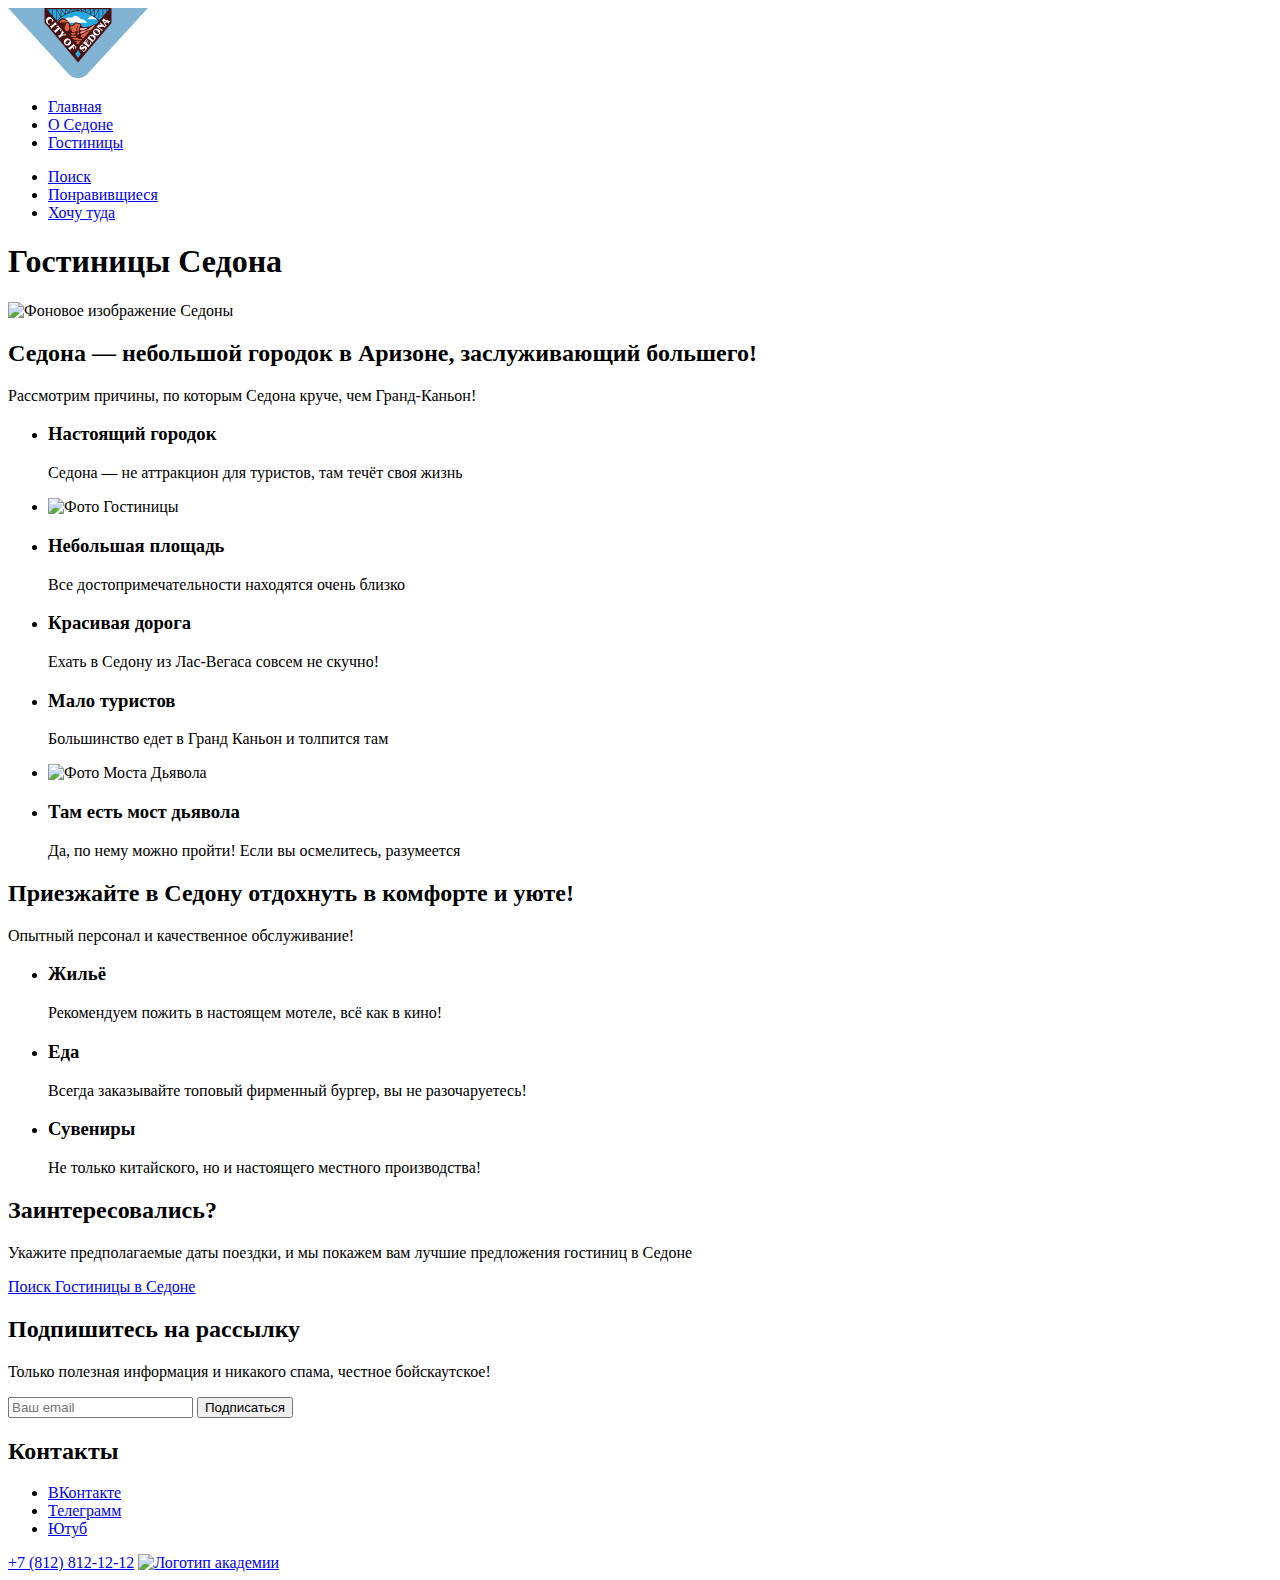
==== index.html @ b37cbd9c "Делает разметку всех страниц" ====
<!DOCTYPE html>
<html lang="ru">

  <head>
    <meta charset="utf-8">
    <title>HTML Academy: Седона</title>
  </head>

  <body>
    <header class="page-header">
      <nav class="navigation">
        <a class="navigation-link" href="index.html">
          <img class="page-header-logo" src="img/header/header-logo.jpg" width="140" height="70"
            alt="Логотип Седона" /></a>
        <ul class="navigation-list">
          <li class="navigation-item">
            <a class="navigation-link" href="index.html">Главная</a>
          </li>
          <li class="navigation-item">
            <a class="navigation-link" href="#">О Седоне</a>
          </li>
          <li class="navigation-item">
            <a class="navigation-link" href="catalog.html">Гостиницы</a>
          </li>
        </ul>
        <uL class="navigation-list navigation-user">
          <li class="navigation-item">
            <a class="navigation-link" href="#">
              <span class="visually-hidden">Поиск</span>
            </a>
          </li>
          <li class="navigation-item">
            <a class="navigation-link" href="#">
              <span class="visually-hidden">Понравивщиеся</span>
            </a>
          </li>
          <li class="navigation-item">
            <a class="navigation-link" href="#">Хочу туда</a>
          </li>
        </ul>
      </nav>
    </header>
    <main class="main-index">
      <h1 class="visually-hidden">Гостиницы Седона</h1>
      <img class="logo" src="#" alt="Фоновое изображение Седоны" />
      <section class="advantages">
        <h2 class="advantages-slogan">Седона — небольшой городок в Аризоне,
          заслуживающий большего!</h2>
        <p class="advantages-lead">Рассмотрим причины, по которым Седона круче, чем Гранд-Каньон!</p>
        <ul class="advantages-list">
          <li class="advantages-item">
            <h3 class="advantages-title">Настоящий городок</h3>
            <p class="advantages-description">Седона — не аттракцион для туристов, там течёт своя жизнь</p>
          </li>
          <li>
            <img class="pic-hotel" src="#" alt="Фото Гостиницы">
          </li>
          <li class="advantages-item">
            <h3 class="advantages-title">Небольшая площадь</h3>
            <p class="advantages-description">Все достопримечательности находятся очень близко</p>
          </li>
          <li class="advantages-item">
            <h3 class="advantages-title">Красивая дорога</h3>
            <p class="advantages-description">Ехать в Седону из Лас-Вегаса совсем не скучно!</p>
          </li>
          <li class="advantages-item">
            <h3 class="advantages-title">Мало туристов</h3>
            <p class="advantages-description">Большинство едет в Гранд Каньон и толпится там</p>
          </li>
          <li>
            <img class="pic-hotel" src="#" alt="Фото Моста Дьявола">
          </li>
          <li class="advantages-item">
            <h3 class="advantages-title">Там есть мост дьявола</h3>
            <p class="advantages-description">Да, по нему можно пройти! Если вы осмелитесь, разумеется</p>
          </li>
        </ul>
      </section>
      <section class="service">
        <h2 class="service-slogan">Приезжайте в Седону отдохнуть в комфорте и уюте!</h2>
        <p class="service-lead">Опытный персонал и качественное обслуживание!</p>
        <ul class="service-list">
          <li class="service-item">
            <h3 class="service-title">Жильё</h3>
            <p class="service-description">Рекомендуем пожить в настоящем мотеле, всё как в кино!</p>
          </li>
          <li class="service-item">
            <h3 class="service-title">Еда</h3>
            <p class="service-description">Всегда заказывайте топовый фирменный бургер, вы не разочаруетесь!</p>
          </li>
          <li class="service-item">
            <h3 class="service-title">Сувениры</h3>
            <p class="service-description">Не только китайского, но и настоящего местного производства!</p>
          </li>
        </ul>
      </section>
      <section class="search">
        <h2 class="search-slogan">Заинтересовались?</h2>
        <p class="search-lead">Укажите предполагаемые даты поездки, и мы покажем вам лучшие предложения гостиниц в
          Седоне</p>
        <a class="search-hotel" href="catalog.html">Поиск Гостиницы в Седоне</a>
      </section>
    </main>
    <footer class="main-footer">
      <section class="subscribe">
        <h2 class="subscribe-slogan">Подпишитесь на рассылку</h2>
        <p class="subscribe-lead">Только полезная информация и никакого спама, честное бойскаутское!</p>
        <form class="subscribe-form" action="https://echo.htmlacademy.ru/" method="post">
          <input class="field" type="email" name="subscribe-email" placeholder="Ваш email" />
          <button class="button" type="submit">Подписаться
          </button>
        </form>
      </section>
      <section class="feedback-list">
        <h2 class="visually-hidden">Контакты</h2>
        <ul class="feedback">
          <li class="feedback-social">
            <a class="feedback-social-vk" href="https://vk.com/htmlacademy">
              <span class="visually-hidden">ВКонтакте</span>
            </a>
          </li>
          <li class="feedback-social">
            <a class="feedback-social-tg" href="https://t.me/htmlacademy">
              <span class="visually-hidden">Телеграмм</span>
            </a>
          </li>
          <li class="feedback-social">
            <a class=" feedback-social-youtube" href="https://youtube.com/user/htmlacademyru">
              <span class="visually-hidden">Ютуб</span>
            </a>
          </li>
        </ul>
        <a class="phone" href="tel:88128121212">+7 (812) 812-12-12</a>
        <a class="academy" href="https://up.htmlacademy.ru/profession/frontender-liga/1/htmlcss-individual/2">
          <img class="footer-logo" src="#" alt="Логотип академии" />
        </a>
      </section>
    </footer>
  </body>

</html>
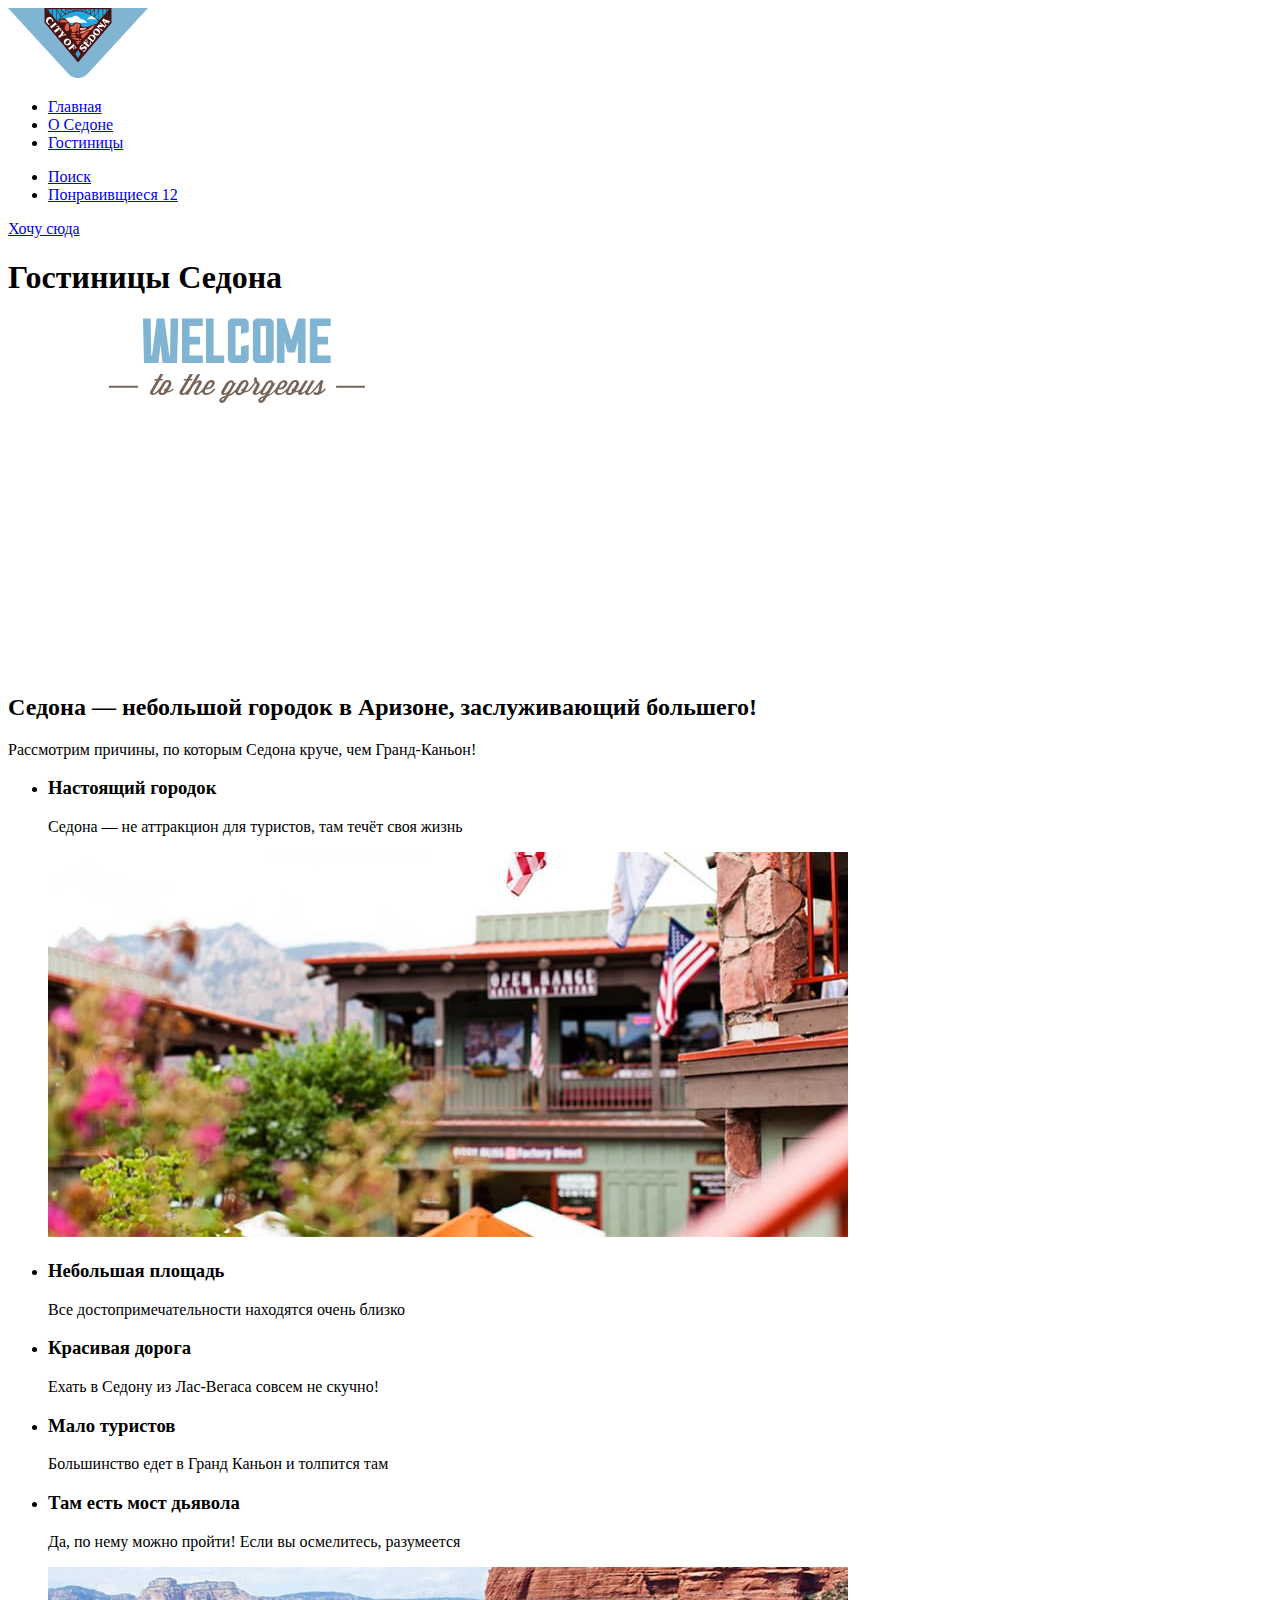
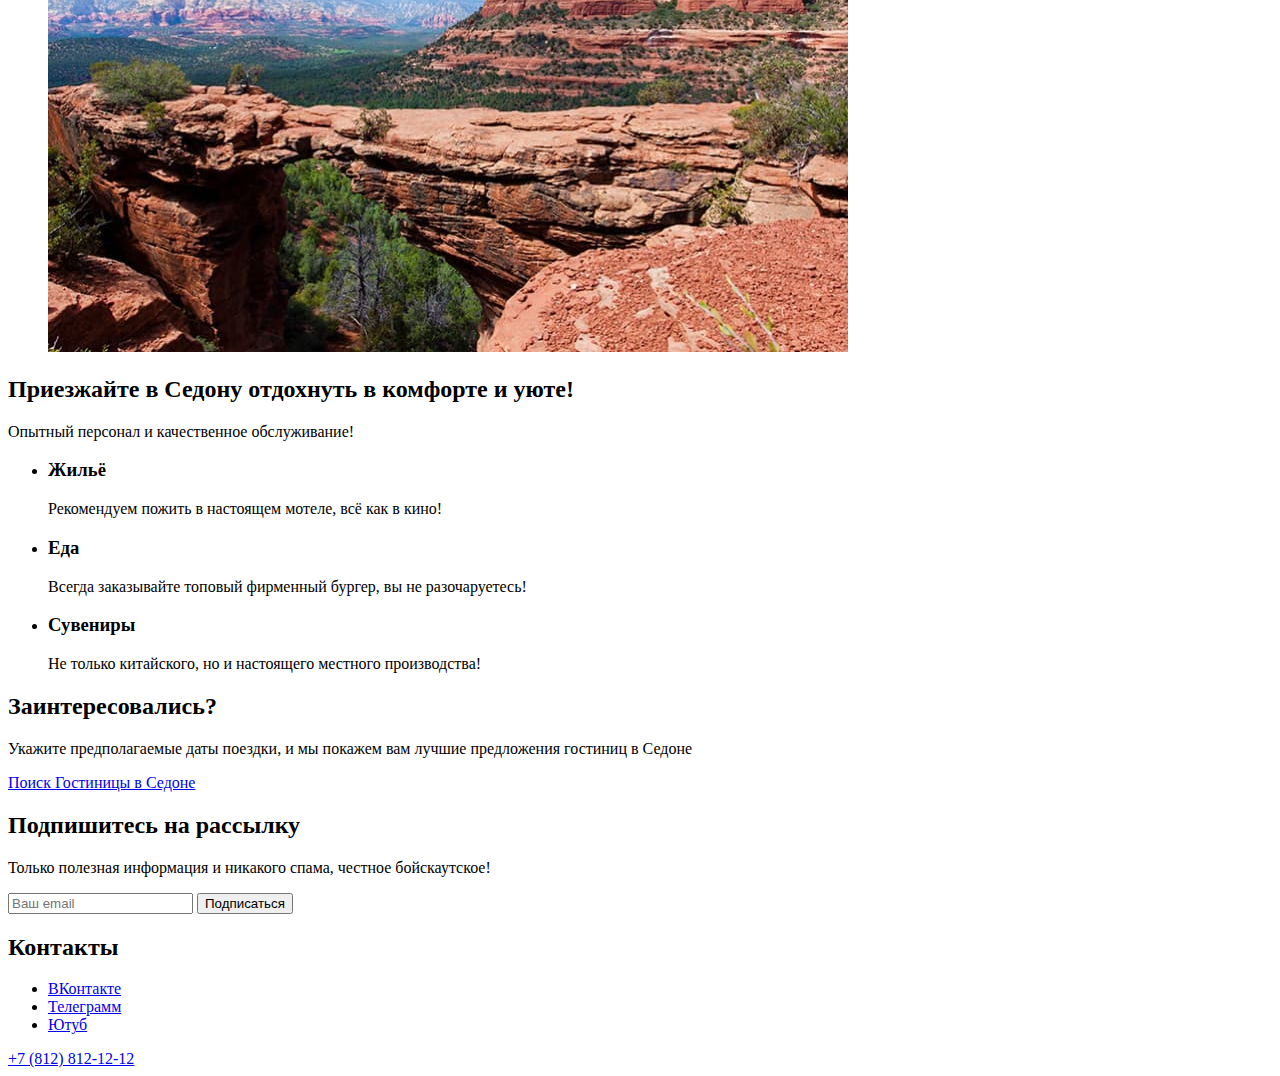
==== commit d3c7c7b9: "Добавляет все контентные изображения" ====
--- a/index.html
+++ b/index.html
@@ -10,11 +10,12 @@
     <header class="page-header">
       <nav class="navigation">
         <a class="navigation-link" href="index.html">
-          <img class="page-header-logo" src="img/header/header-logo.jpg" width="140" height="70"
-            alt="Логотип Седона" /></a>
+          <img class="page-header-logo" src="images/header/header-logo.svg" width="140" height="70"
+            alt="Логотип Седона" />
+        </a>
         <ul class="navigation-list">
           <li class="navigation-item">
-            <a class="navigation-link" href="index.html">Главная</a>
+            <a class="navigation-link navigation-current" href="index.html">Главная</a>
           </li>
           <li class="navigation-item">
             <a class="navigation-link" href="#">О Седоне</a>
@@ -23,7 +24,7 @@
             <a class="navigation-link" href="catalog.html">Гостиницы</a>
           </li>
         </ul>
-        <uL class="navigation-list navigation-user">
+        <ul class="navigation-list navigation-user">
           <li class="navigation-item">
             <a class="navigation-link" href="#">
               <span class="visually-hidden">Поиск</span>
@@ -32,17 +33,17 @@
           <li class="navigation-item">
             <a class="navigation-link" href="#">
               <span class="visually-hidden">Понравивщиеся</span>
+              <span class="notification-badge">12</span>
             </a>
-          </li>
-          <li class="navigation-item">
-            <a class="navigation-link" href="#">Хочу туда</a>
           </li>
         </ul>
       </nav>
+      <a class="navigation-link" href="#">Хочу сюда</a>
     </header>
     <main class="main-index">
       <h1 class="visually-hidden">Гостиницы Седона</h1>
-      <img class="logo" src="#" alt="Фоновое изображение Седоны" />
+      <img class="logo" src="images/header/welcome-sedona.svg"
+        alt="welcome to the gorgeous Sedona because the Grand Canyon sucks!" width="458" height="352" />
       <section class="advantages">
         <h2 class="advantages-slogan">Седона — небольшой городок в Аризоне,
           заслуживающий большего!</h2>
@@ -51,9 +52,8 @@
           <li class="advantages-item">
             <h3 class="advantages-title">Настоящий городок</h3>
             <p class="advantages-description">Седона — не аттракцион для туристов, там течёт своя жизнь</p>
-          </li>
-          <li>
-            <img class="pic-hotel" src="#" alt="Фото Гостиницы">
+            <img class="pic-hotel" src="images/body/photo-sedona-1.jpg" alt="Фото Гостиницы с флагом" width="800"
+              height="385" />
           </li>
           <li class="advantages-item">
             <h3 class="advantages-title">Небольшая площадь</h3>
@@ -67,12 +67,11 @@
             <h3 class="advantages-title">Мало туристов</h3>
             <p class="advantages-description">Большинство едет в Гранд Каньон и толпится там</p>
           </li>
-          <li>
-            <img class="pic-hotel" src="#" alt="Фото Моста Дьявола">
-          </li>
           <li class="advantages-item">
             <h3 class="advantages-title">Там есть мост дьявола</h3>
             <p class="advantages-description">Да, по нему можно пройти! Если вы осмелитесь, разумеется</p>
+            <img class="pic-hotel" src="images/body/photo-sedona-2.jpg" alt="Фото Моста Дьявола" width="800"
+              height="385">
           </li>
         </ul>
       </section>
@@ -131,9 +130,7 @@
           </li>
         </ul>
         <a class="phone" href="tel:88128121212">+7 (812) 812-12-12</a>
-        <a class="academy" href="https://up.htmlacademy.ru/profession/frontender-liga/1/htmlcss-individual/2">
-          <img class="footer-logo" src="#" alt="Логотип академии" />
-        </a>
+        <a class="academy" href="https://up.htmlacademy.ru/profession/frontender-liga/1/htmlcss-individual/2"> </a>
       </section>
     </footer>
   </body>
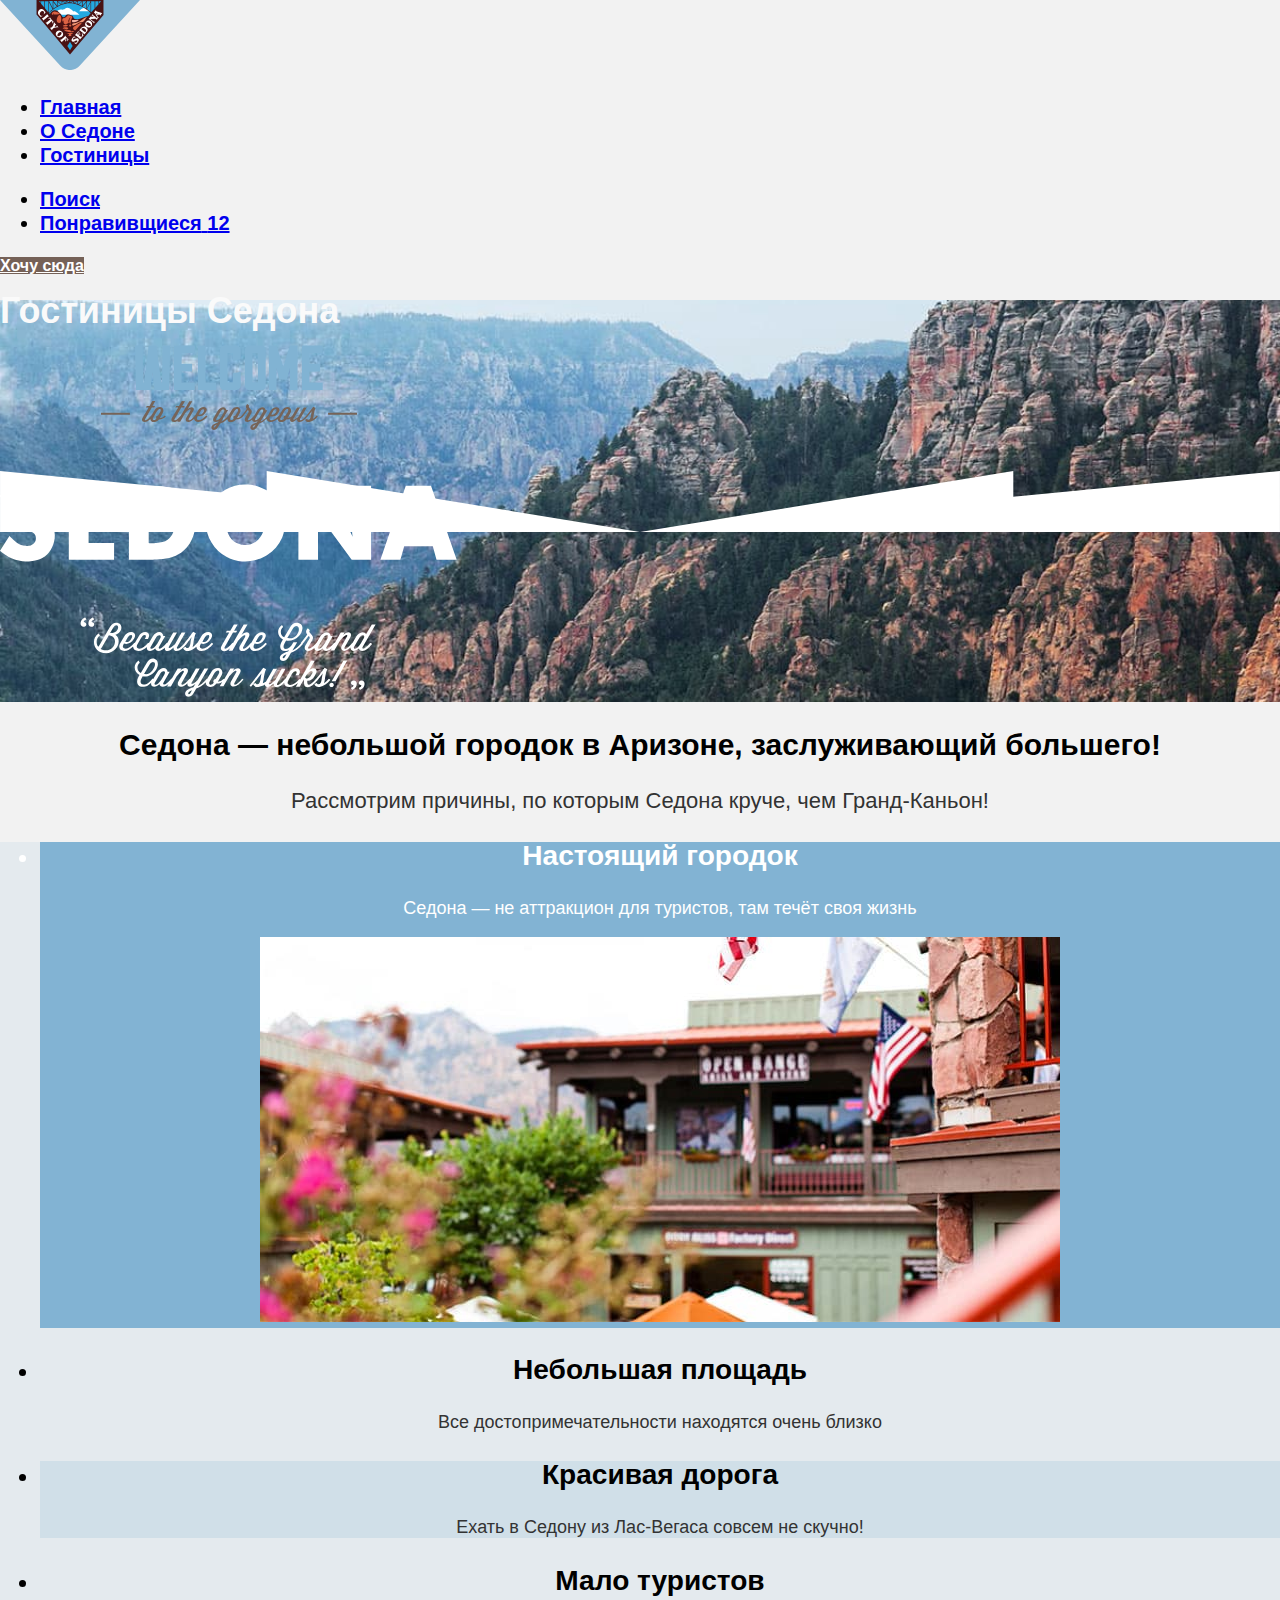
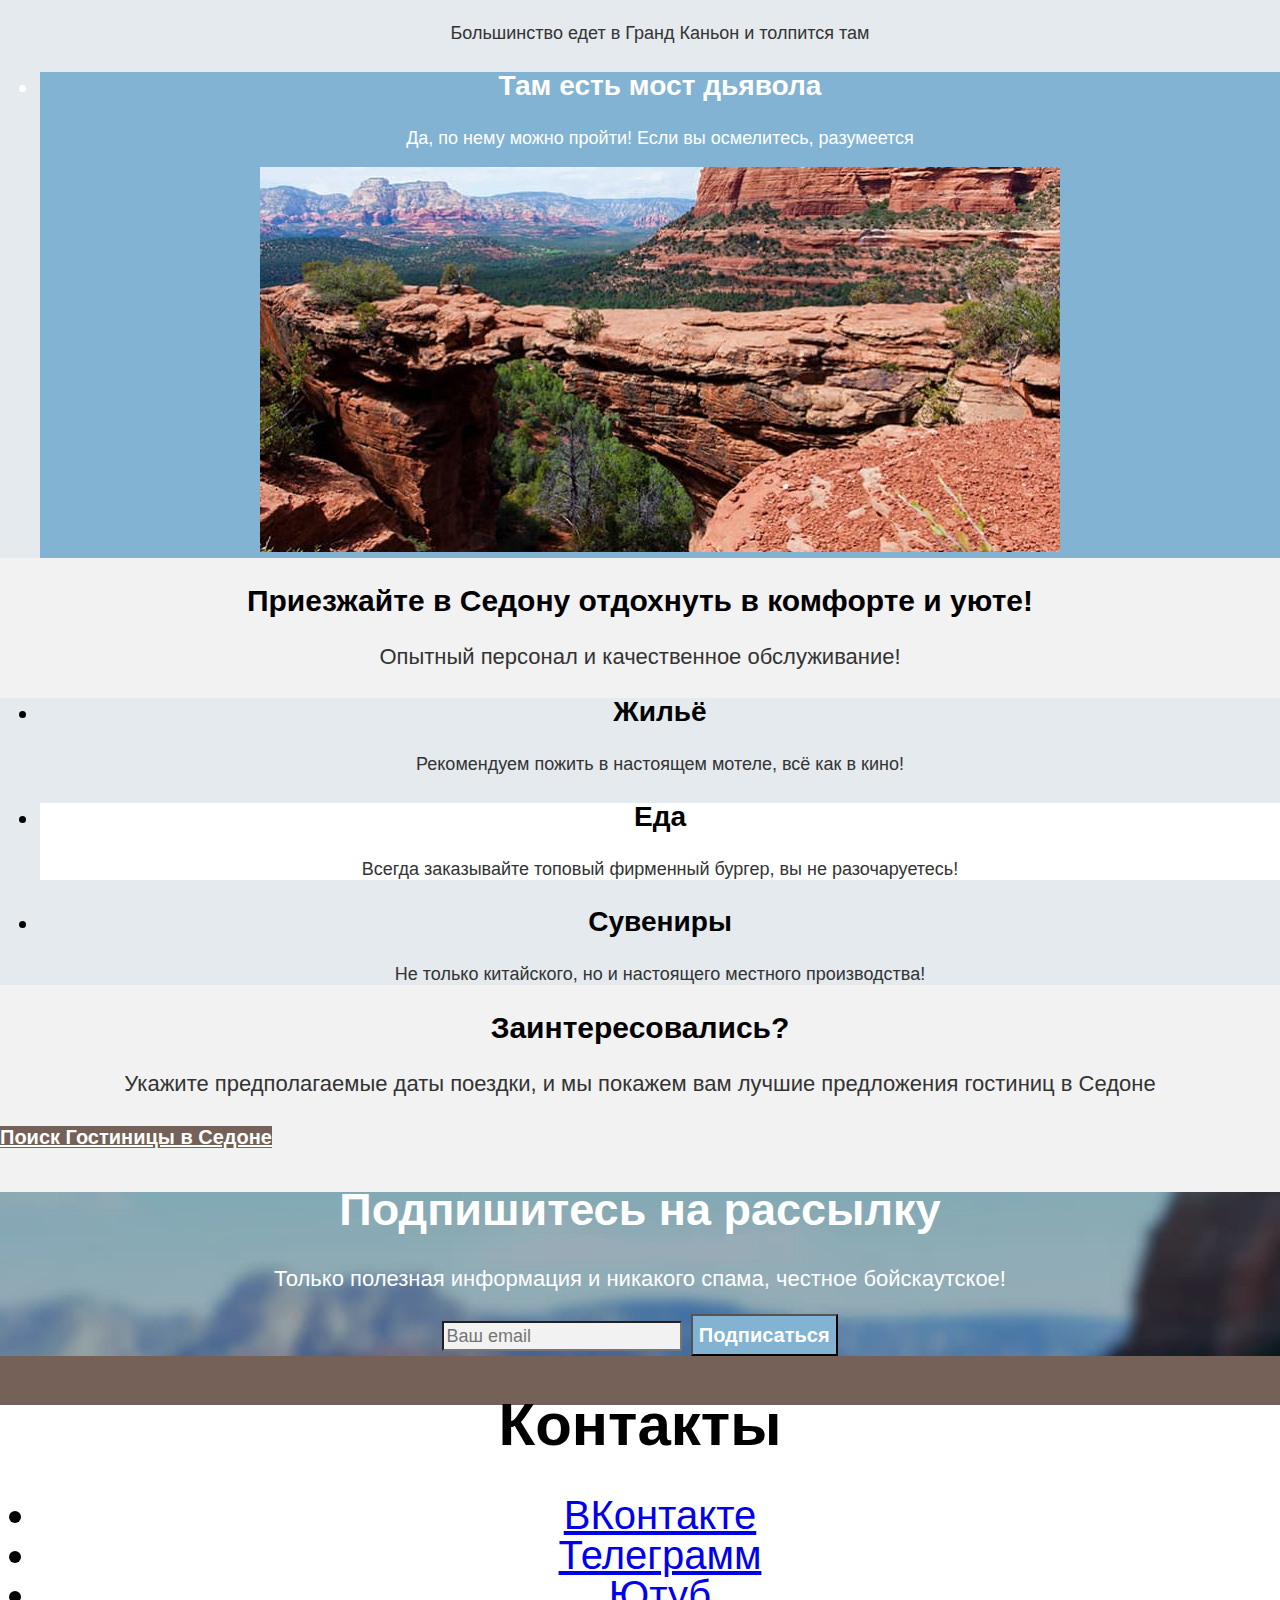
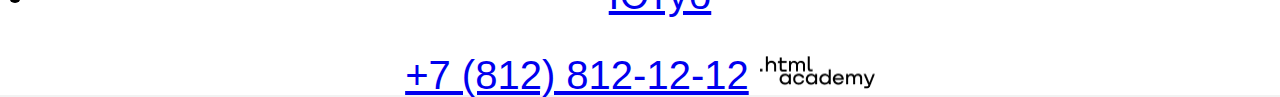
==== commit d2c7c9c0: "Добавляет базовую стилизацию всех страниц" ====
--- a/index.html
+++ b/index.html
@@ -4,6 +4,7 @@
   <head>
     <meta charset="utf-8">
     <title>HTML Academy: Седона</title>
+    <link rel="stylesheet" href="styles/styles.css">
   </head>
 
   <body>
@@ -25,12 +26,12 @@
           </li>
         </ul>
         <ul class="navigation-list navigation-user">
-          <li class="navigation-item">
+          <li class="navigation-item navigation-search">
             <a class="navigation-link" href="#">
               <span class="visually-hidden">Поиск</span>
             </a>
           </li>
-          <li class="navigation-item">
+          <li class="navigation-item navigation-like">
             <a class="navigation-link" href="#">
               <span class="visually-hidden">Понравивщиеся</span>
               <span class="notification-badge">12</span>
@@ -38,39 +39,41 @@
           </li>
         </ul>
       </nav>
-      <a class="navigation-link" href="#">Хочу сюда</a>
+      <a class="navigation-link navigation-botton-link" href="#">Хочу сюда</a>
     </header>
     <main class="main-index">
-      <h1 class="visually-hidden">Гостиницы Седона</h1>
-      <img class="logo" src="images/header/welcome-sedona.svg"
-        alt="welcome to the gorgeous Sedona because the Grand Canyon sucks!" width="458" height="352" />
+      <section class="main-logo">
+        <h1 class="visually-hidden">Гостиницы Седона</h1>
+        <img class="sedona-logo" src="images/header/welcome-sedona.svg"
+          alt="welcome to the gorgeous Sedona because the Grand Canyon sucks!" width="458" height="352" />
+      </section>
       <section class="advantages">
         <h2 class="advantages-slogan">Седона — небольшой городок в Аризоне,
           заслуживающий большего!</h2>
         <p class="advantages-lead">Рассмотрим причины, по которым Седона круче, чем Гранд-Каньон!</p>
         <ul class="advantages-list">
-          <li class="advantages-item">
+          <li class="advantages-item advantages-item-dark">
             <h3 class="advantages-title">Настоящий городок</h3>
-            <p class="advantages-description">Седона — не аттракцион для туристов, там течёт своя жизнь</p>
-            <img class="pic-hotel" src="images/body/photo-sedona-1.jpg" alt="Фото Гостиницы с флагом" width="800"
+            <p class="advantages-description advantages-description-dark">Седона — не аттракцион для туристов, там течёт своя жизнь</p>
+            <img class="picture-hotel" src="images/body/photo-sedona-1.jpg" alt="Фото Гостиницы с флагом" width="800"
               height="385" />
           </li>
           <li class="advantages-item">
             <h3 class="advantages-title">Небольшая площадь</h3>
             <p class="advantages-description">Все достопримечательности находятся очень близко</p>
           </li>
-          <li class="advantages-item">
+          <li class="advantages-item advantages-item-light">
             <h3 class="advantages-title">Красивая дорога</h3>
-            <p class="advantages-description">Ехать в Седону из Лас-Вегаса совсем не скучно!</p>
+            <p class="advantages-description advantages-description-light">Ехать в Седону из Лас-Вегаса совсем не скучно!</p>
           </li>
           <li class="advantages-item">
             <h3 class="advantages-title">Мало туристов</h3>
             <p class="advantages-description">Большинство едет в Гранд Каньон и толпится там</p>
           </li>
-          <li class="advantages-item">
+          <li class="advantages-item advantages-item-dark">
             <h3 class="advantages-title">Там есть мост дьявола</h3>
-            <p class="advantages-description">Да, по нему можно пройти! Если вы осмелитесь, разумеется</p>
-            <img class="pic-hotel" src="images/body/photo-sedona-2.jpg" alt="Фото Моста Дьявола" width="800"
+            <p class="advantages-description advantages-description-dark">Да, по нему можно пройти! Если вы осмелитесь, разумеется</p>
+            <img class="picture-hotel" src="images/body/photo-sedona-2.jpg" alt="Фото Моста Дьявола" width="800"
               height="385">
           </li>
         </ul>
@@ -83,7 +86,7 @@
             <h3 class="service-title">Жильё</h3>
             <p class="service-description">Рекомендуем пожить в настоящем мотеле, всё как в кино!</p>
           </li>
-          <li class="service-item">
+          <li class="service-item service-item-light ">
             <h3 class="service-title">Еда</h3>
             <p class="service-description">Всегда заказывайте топовый фирменный бургер, вы не разочаруетесь!</p>
           </li>
@@ -105,8 +108,8 @@
         <h2 class="subscribe-slogan">Подпишитесь на рассылку</h2>
         <p class="subscribe-lead">Только полезная информация и никакого спама, честное бойскаутское!</p>
         <form class="subscribe-form" action="https://echo.htmlacademy.ru/" method="post">
-          <input class="field" type="email" name="subscribe-email" placeholder="Ваш email" />
-          <button class="button" type="submit">Подписаться
+          <input class="subscribe-field" type="email" name="subscribe-email" placeholder="Ваш email" />
+          <button class="subscribe-button" type="submit">Подписаться
           </button>
         </form>
       </section>
@@ -130,7 +133,9 @@
           </li>
         </ul>
         <a class="phone" href="tel:88128121212">+7 (812) 812-12-12</a>
-        <a class="academy" href="https://up.htmlacademy.ru/profession/frontender-liga/1/htmlcss-individual/2"> </a>
+        <a class="academy" href="https://up.htmlacademy.ru/profession/frontender-liga/1/htmlcss-individual/2">
+          <img class="academy-logo" src="/images/footer/html-academy-logo.png" width="115" height="33" alt="Логотип HTML академии">
+        </a>
       </section>
     </footer>
   </body>
--- a/styles/styles.css
+++ b/styles/styles.css
@@ -0,0 +1,332 @@
+@font-face {
+  font-family: "PT Sans";
+  font-style: normal;
+  font-weight: 400;
+  src: url("../fonts/ptsans-400.woff2") format("woff2");
+  font-display: swap;
+}
+@font-face {
+  font-family: "PT Sans";
+  font-style: normal;
+  font-weight: 700;
+  src: url("../fonts/ptsans-700.woff2") format("woff2");
+  font-display: swap;
+}
+body {
+  font-family: "PT Sans", sans-serif;
+  font-size: 18px;
+  line-height: 21px;
+  font-weight: 400;
+  font-style: normal;
+  color: #333333;
+  background-color: #f2f2f2;
+  margin: 0;
+}
+.main-logo {
+  background-image: url("../images/header/Vector.svg"), url("../images/header/fon-sedona.jpg");
+  background-size: 100% auto, cover;
+  background-repeat: no-repeat;
+  background-position: center, bottom;
+  color: #fafafa;
+  background-color: #333333;
+  background-repeat: no-repeat;
+}
+.navigation {
+  font-size: 20px;
+  line-height: 24px;
+  font-weight: 700;
+  color: #000000;
+}
+.navigation-botton-link {
+  font-size: 16px;
+  line-height: 20px;
+  font-weight: 700;
+  color: #ffffff;
+  text-align: center;
+  background-color: #756157;
+}
+.advantages-slogan {
+  font-size: 30px;
+  line-height: 36px;
+  font-weight: 700;
+  color: #000000;
+  text-align: center;
+}
+.advantages-lead {
+  font-size: 22px;
+  line-height: 26px;
+  text-align: center;
+}
+.advantages-list {
+  font-size: 24px;
+  line-height: 28px;
+  font-weight: 700;
+  color: #000000;
+  text-align: center;
+  background-color: #83b3d31f;
+}
+.advantages-description {
+  font-size: 18px;
+  line-height: 21px;
+  font-weight: 400;
+  color: #333333;
+}
+.advantages-item-dark {
+  color: #ffffff;
+  background-color: #82b3d3;
+}
+.advantages-description-dark {
+  color: #ffffff;
+}
+.advantages-item-light {
+  background-color: #83b3d333;
+}
+
+.service-slogan {
+  font-size: 30px;
+  line-height: 36px;
+  font-weight: 700;
+  color: #000000;
+  text-align: center;
+}
+.service-lead {
+  font-size: 22px;
+  line-height: 26px;
+  color: #333333;
+  text-align: center;
+}
+.service-list {
+  font-size: 24px;
+  line-height: 28px;
+  font-weight: 700;
+  color: #000000;
+  text-align: center;
+  background-color: #83b3d31f;
+}
+.service-description {
+  font-size: 18px;
+  line-height: 21px;
+  font-weight: 400;
+  color: #333333;
+  text-align: center;
+}
+.service-item-light {
+  font-size: 24px;
+  line-height: 28px;
+  font-weight: 700;
+  color: #000000;
+  text-align: center;
+  background-color: #ffffff;
+}
+.search-slogan {
+  font-size: 30px;
+  line-height: 36px;
+  font-weight: 700;
+  color: #000000;
+  text-align: center;
+}
+.search-lead {
+  font-size: 22px;
+  line-height: 26px;
+  font-weight: 400;
+  color: #333333;
+  text-align: center;
+}
+.search-hotel {
+  font-size: 20px;
+  line-height: 36px;
+  font-weight: 700;
+  color: #ffffff;
+  text-align: center;
+  background-color: #756157;
+}
+.main-footer {
+  font-size: 30px;
+  line-height: 36px;
+  font-weight: 700;
+  color: #ffffff;
+  text-align: center;
+  background-color: #756157;
+}
+.subscribe {
+  background-image: url("../images/footer/subscribe-fon.jpg");
+  background-size: cover;
+  background-repeat: no-repeat;
+  background-color: #756157;
+}
+.subscribe-lead {
+  font-size: 22px;
+  line-height: 26px;
+  font-weight: 400;
+}
+.subscribe-field {
+  font-size: 18px;
+  line-height: 24px;
+  font-weight: 400;
+  color: #000000;
+  text-align: left;
+  background-color: #f2f2f2;
+  font-family: inherit;
+}
+.subscribe-button {
+  font-size: 20px;
+  line-height: 36px;
+  font-weight: 700;
+  color: #ffffff;
+  text-align: center;
+  background-color: #82b3d3;
+  font-family: inherit;
+}
+.feedback-list {
+  font-size: 40px;
+  line-height: 40px;
+  font-weight: 400;
+  color: #000000;
+  text-align: center;
+  background-color: #ffffff;
+}
+.catalog-fon {
+  background-image: url("../images/footer/filter-fon.png");
+  background-size: cover;
+  background-repeat: no-repeat;
+  background-color: #756157;
+}
+.header-filter-title {
+  font-size: 60px;
+  line-height: 78px;
+  font-weight: 700;
+  color: #ffffff;
+}
+.breadcrumbs {
+  font-size: 16px;
+  line-height: 21px;
+  font-weight: 400;
+  color: #ffffff;
+}
+.catalog-filter-title{
+  font-size: 20px;
+  line-height: 24px;
+  font-weight: 700;
+  color: #ffffff;
+}
+.catalog-filter-list {
+  line-height: 23px;
+  color: #ffffff;
+}
+.catalog-price {
+  line-height: 24px;
+  font-weight: 700;
+  color: #000000;
+  text-align: left;
+  background-color: #f2f2f2;
+  font-family: inherit;
+}
+.catalog-button-submit {
+  font-size: 16px;
+  line-height: 20px;
+  font-weight: 700;
+  color: #ffffff;
+  text-align: center;
+  background-color: #82b3d3;
+  font-family: inherit;
+}
+.catalog-button-reset {
+  font-size: 16px;
+  line-height: 20px;
+  font-weight: 700;
+  color: #ffffff;
+  text-align: center;
+  background-color: #82b3d3;
+  font-family: inherit;
+}
+.catalog-search {
+  font-size: 30px;
+  line-height: 36px;
+  font-weight: 700;
+  color: #000000;
+  text-align: left;
+}
+.select-control {
+  font-size: 18px;
+  line-height: 21px;
+  font-weight: 400;
+  color: #333333;
+  text-align: left;
+  background-color: #e5e5e5;
+  font-family: inherit;
+}
+.hotel-item-name {
+  font-size: 24px;
+  line-height: 28px;
+  font-weight: 700;
+  color: #000000;
+  text-align: left;
+}
+.hotel-item-link-details {
+  font-size: 16px;
+  line-height: 20px;
+  font-weight: 700;
+  color: #ffffff;
+  text-align: center;
+  background-color: #756157;
+}
+.hotel-item-button-favorites {
+  font-size: 16px;
+  line-height: 20px;
+  font-weight: 700;
+  color: #ffffff;
+  text-align: center;
+  background-color: #82B3D3;
+}
+.item-like {
+  background-color: #7db54f;
+}
+.hotel-item-rating {
+  font-size: 16px;
+  line-height: 20px;
+  font-weight: 400;
+  color: #333333;
+  text-align: center;
+  background-color: #f2f2f2;
+}
+.pagination {
+  font-size: 20px;
+  line-height: 36px;
+  font-weight: 700;
+  color: #000000;
+  text-align: center;
+  background-color: #ffffff;
+}
+.pagination-item-link {
+  color: #ffffff;
+  background-color: #82b3d3;
+}
+.pagination-item-glass {
+  font-size: 22px;
+  line-height: 26px;
+  font-weight: 400;
+  background-color: #ffffff;
+}
+.pagination-current {
+  color: #000000;
+  background-color: #f2f2f2;
+}
+.catalog-hotel {
+  background-color: #ffffff;
+}
+.subscribe-catalog {
+  font-size: 30px;
+  line-height: 36px;
+  font-weight: 700;
+  color: #000000;
+  text-align: center;
+  background-color: #ffffff;
+}
+.subscribe-catalog-lead {
+  font-size: 22px;
+  line-height: 26px;
+  font-weight: 400;
+  color: #333333;
+  text-align: center;
+  background-color: #ffffff;
+}
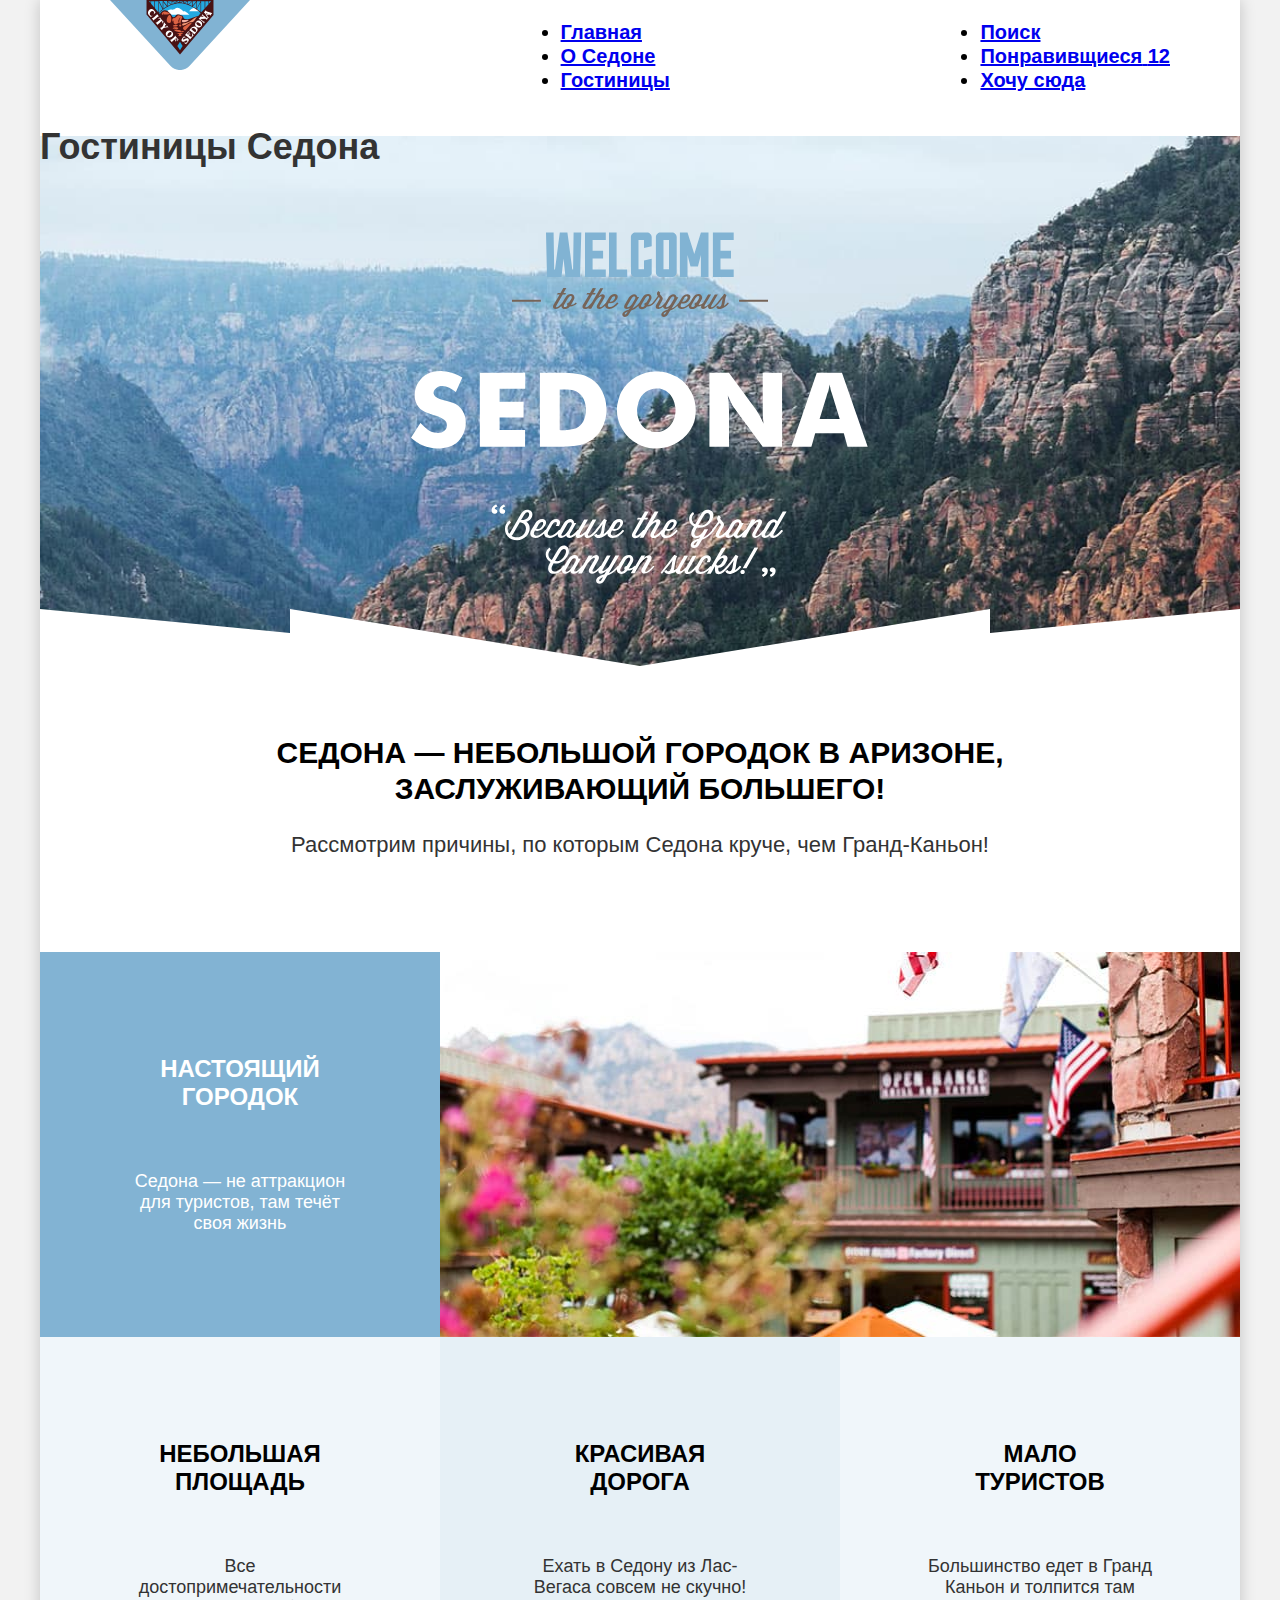
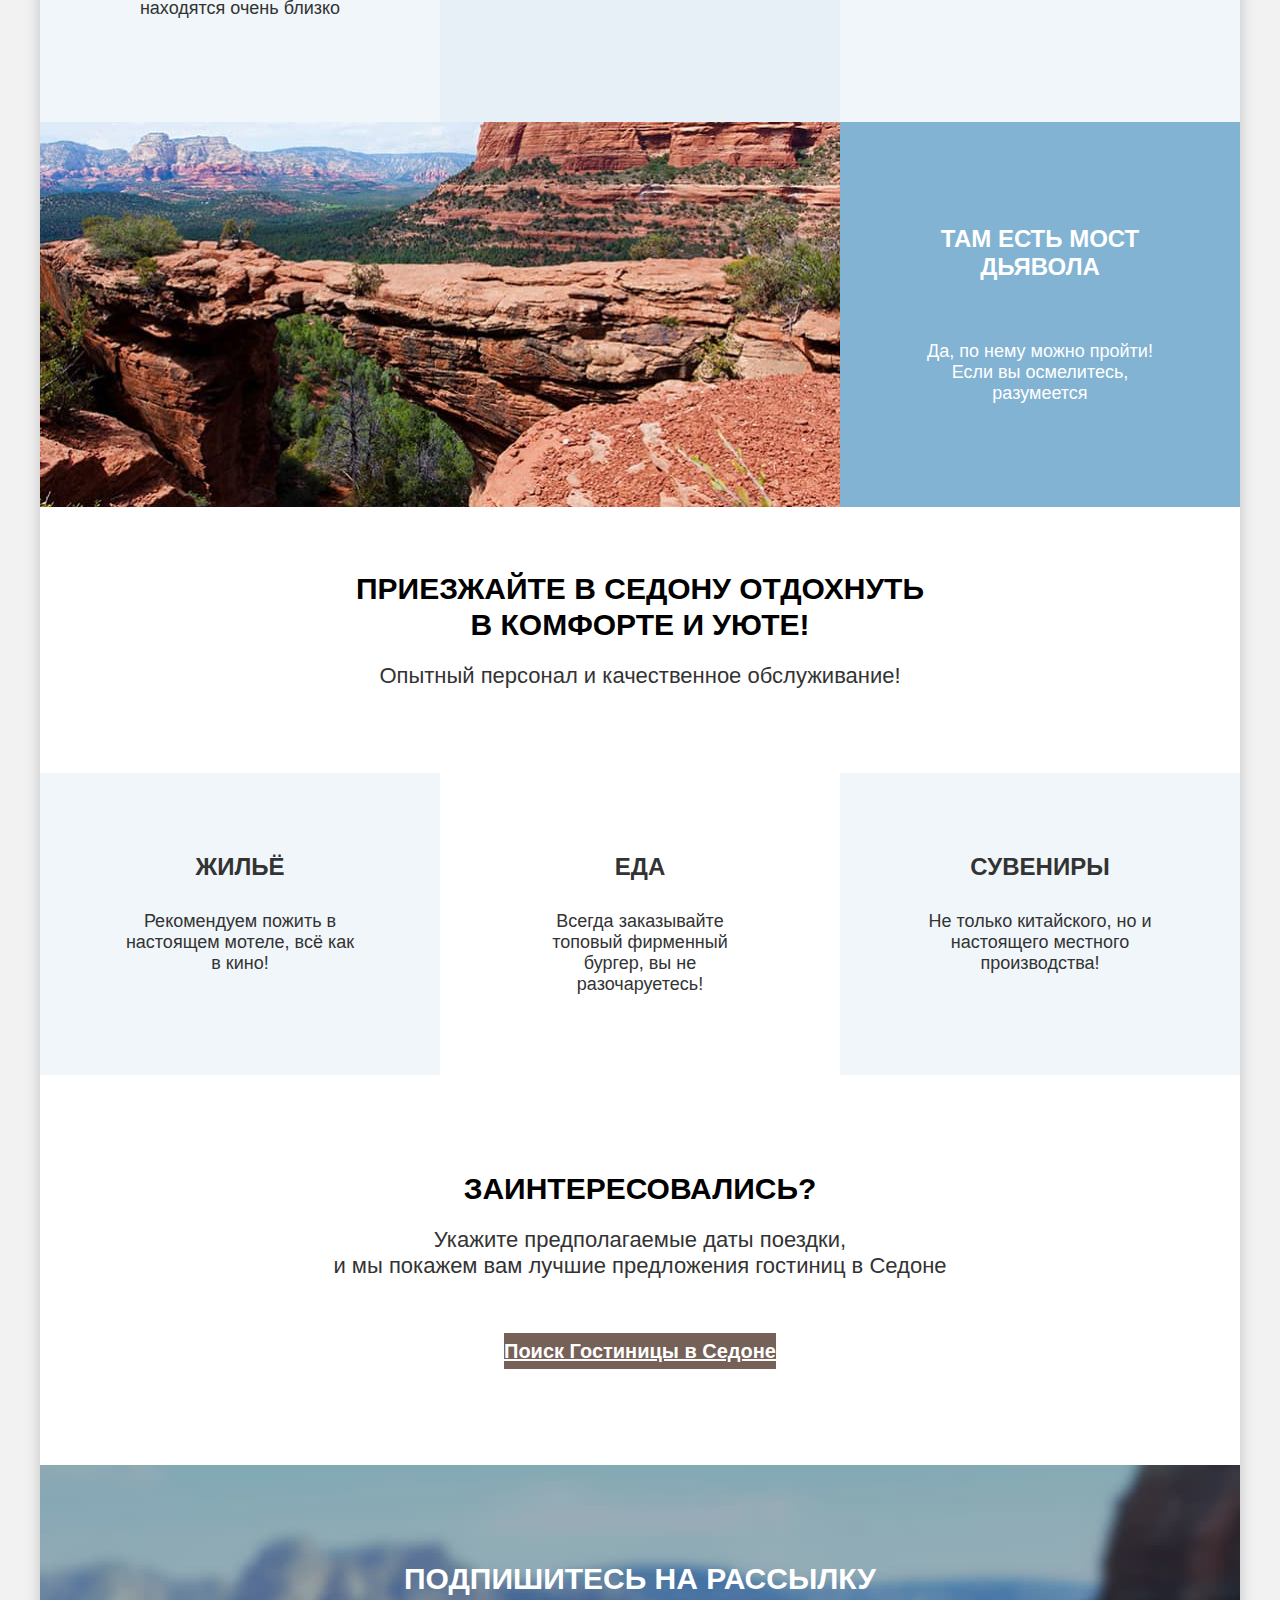
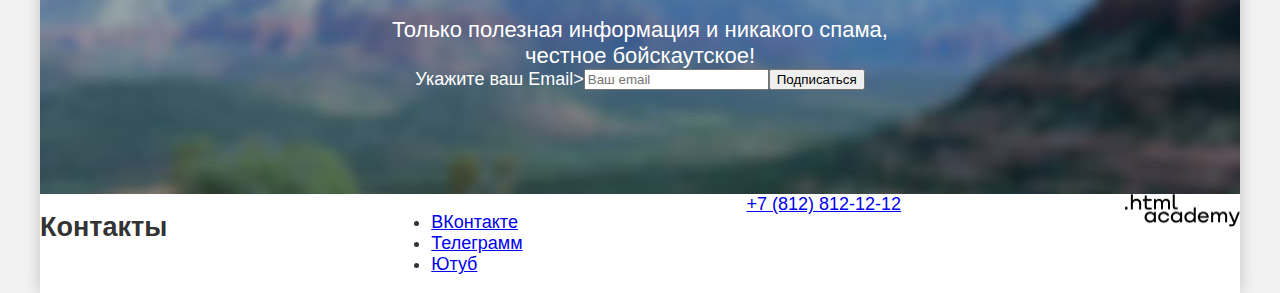
==== commit ed41de0d: "Добавляет разметку крупных блоков" ====
--- a/index.html
+++ b/index.html
@@ -8,136 +8,164 @@
   </head>
 
   <body>
-    <header class="page-header">
-      <nav class="navigation">
-        <a class="navigation-link" href="index.html">
-          <img class="page-header-logo" src="images/header/header-logo.svg" width="140" height="70"
-            alt="Логотип Седона" />
-        </a>
-        <ul class="navigation-list">
-          <li class="navigation-item">
-            <a class="navigation-link navigation-current" href="index.html">Главная</a>
-          </li>
-          <li class="navigation-item">
-            <a class="navigation-link" href="#">О Седоне</a>
-          </li>
-          <li class="navigation-item">
-            <a class="navigation-link" href="catalog.html">Гостиницы</a>
-          </li>
-        </ul>
-        <ul class="navigation-list navigation-user">
-          <li class="navigation-item navigation-search">
-            <a class="navigation-link" href="#">
-              <span class="visually-hidden">Поиск</span>
-            </a>
-          </li>
-          <li class="navigation-item navigation-like">
-            <a class="navigation-link" href="#">
-              <span class="visually-hidden">Понравивщиеся</span>
-              <span class="notification-badge">12</span>
-            </a>
-          </li>
-        </ul>
-      </nav>
-      <a class="navigation-link navigation-botton-link" href="#">Хочу сюда</a>
-    </header>
-    <main class="main-index">
-      <section class="main-logo">
-        <h1 class="visually-hidden">Гостиницы Седона</h1>
-        <img class="sedona-logo" src="images/header/welcome-sedona.svg"
-          alt="welcome to the gorgeous Sedona because the Grand Canyon sucks!" width="458" height="352" />
-      </section>
-      <section class="advantages">
-        <h2 class="advantages-slogan">Седона — небольшой городок в Аризоне,
-          заслуживающий большего!</h2>
-        <p class="advantages-lead">Рассмотрим причины, по которым Седона круче, чем Гранд-Каньон!</p>
-        <ul class="advantages-list">
-          <li class="advantages-item advantages-item-dark">
-            <h3 class="advantages-title">Настоящий городок</h3>
-            <p class="advantages-description advantages-description-dark">Седона — не аттракцион для туристов, там течёт своя жизнь</p>
-            <img class="picture-hotel" src="images/body/photo-sedona-1.jpg" alt="Фото Гостиницы с флагом" width="800"
-              height="385" />
-          </li>
-          <li class="advantages-item">
-            <h3 class="advantages-title">Небольшая площадь</h3>
-            <p class="advantages-description">Все достопримечательности находятся очень близко</p>
-          </li>
-          <li class="advantages-item advantages-item-light">
-            <h3 class="advantages-title">Красивая дорога</h3>
-            <p class="advantages-description advantages-description-light">Ехать в Седону из Лас-Вегаса совсем не скучно!</p>
-          </li>
-          <li class="advantages-item">
-            <h3 class="advantages-title">Мало туристов</h3>
-            <p class="advantages-description">Большинство едет в Гранд Каньон и толпится там</p>
-          </li>
-          <li class="advantages-item advantages-item-dark">
-            <h3 class="advantages-title">Там есть мост дьявола</h3>
-            <p class="advantages-description advantages-description-dark">Да, по нему можно пройти! Если вы осмелитесь, разумеется</p>
-            <img class="picture-hotel" src="images/body/photo-sedona-2.jpg" alt="Фото Моста Дьявола" width="800"
-              height="385">
-          </li>
-        </ul>
-      </section>
-      <section class="service">
-        <h2 class="service-slogan">Приезжайте в Седону отдохнуть в комфорте и уюте!</h2>
-        <p class="service-lead">Опытный персонал и качественное обслуживание!</p>
-        <ul class="service-list">
-          <li class="service-item">
-            <h3 class="service-title">Жильё</h3>
-            <p class="service-description">Рекомендуем пожить в настоящем мотеле, всё как в кино!</p>
-          </li>
-          <li class="service-item service-item-light ">
-            <h3 class="service-title">Еда</h3>
-            <p class="service-description">Всегда заказывайте топовый фирменный бургер, вы не разочаруетесь!</p>
-          </li>
-          <li class="service-item">
-            <h3 class="service-title">Сувениры</h3>
-            <p class="service-description">Не только китайского, но и настоящего местного производства!</p>
-          </li>
-        </ul>
-      </section>
-      <section class="search">
-        <h2 class="search-slogan">Заинтересовались?</h2>
-        <p class="search-lead">Укажите предполагаемые даты поездки, и мы покажем вам лучшие предложения гостиниц в
-          Седоне</p>
-        <a class="search-hotel" href="catalog.html">Поиск Гостиницы в Седоне</a>
-      </section>
-    </main>
-    <footer class="main-footer">
-      <section class="subscribe">
-        <h2 class="subscribe-slogan">Подпишитесь на рассылку</h2>
-        <p class="subscribe-lead">Только полезная информация и никакого спама, честное бойскаутское!</p>
-        <form class="subscribe-form" action="https://echo.htmlacademy.ru/" method="post">
-          <input class="subscribe-field" type="email" name="subscribe-email" placeholder="Ваш email" />
-          <button class="subscribe-button" type="submit">Подписаться
-          </button>
-        </form>
-      </section>
-      <section class="feedback-list">
-        <h2 class="visually-hidden">Контакты</h2>
-        <ul class="feedback">
-          <li class="feedback-social">
-            <a class="feedback-social-vk" href="https://vk.com/htmlacademy">
-              <span class="visually-hidden">ВКонтакте</span>
-            </a>
-          </li>
-          <li class="feedback-social">
-            <a class="feedback-social-tg" href="https://t.me/htmlacademy">
-              <span class="visually-hidden">Телеграмм</span>
-            </a>
-          </li>
-          <li class="feedback-social">
-            <a class=" feedback-social-youtube" href="https://youtube.com/user/htmlacademyru">
-              <span class="visually-hidden">Ютуб</span>
-            </a>
-          </li>
-        </ul>
-        <a class="phone" href="tel:88128121212">+7 (812) 812-12-12</a>
-        <a class="academy" href="https://up.htmlacademy.ru/profession/frontender-liga/1/htmlcss-individual/2">
-          <img class="academy-logo" src="/images/footer/html-academy-logo.png" width="115" height="33" alt="Логотип HTML академии">
-        </a>
-      </section>
-    </footer>
+    <div class="container main-container">
+      <header class="page-header">
+        <nav class="navigation">
+          <a class="navigation-link" href="index.html">
+            <img class="page-header-logo" src="images/header/header-logo.svg" width="140" height="70"
+              alt="Логотип Седона" />
+          </a>
+          <ul class="navigation-list">
+            <li class="navigation-item">
+              <a class="navigation-link navigation-current" href="index.html">Главная</a>
+            </li>
+            <li class="navigation-item">
+              <a class="navigation-link" href="#">О Седоне</a>
+            </li>
+            <li class="navigation-item">
+              <a class="navigation-link" href="catalog.html">Гостиницы</a>
+            </li>
+          </ul>
+          <ul class="navigation-list navigation-user">
+            <li class="navigation-item navigation-search">
+              <a class="navigation-link" href="#">
+                <span class="visually-hidden">Поиск</span>
+              </a>
+            </li>
+            <li class="navigation-item navigation-like">
+              <a class="navigation-link" href="#">
+                <span class="visually-hidden">Понравивщиеся</span>
+                <span class="notification-badge">12</span>
+              </a>
+            </li>
+            <li class="navigation-item navigation-botton">
+              <a class="navigation-link navigation-botton-link" href="#">Хочу сюда</a>
+            </li>
+          </ul>
+        </nav>
+      </header>
+      <main class="main-index">
+        <section class="main-logo">
+          <h1 class="visually-hidden">Гостиницы Седона</h1>
+          <img class="sedona-logo" src="images/header/welcome-sedona.svg"
+            alt="welcome to the gorgeous Sedona because the Grand Canyon sucks!" />
+        </section>
+        <section class="advantages">
+          <div class="advantages-container">
+            <p class="advantages-slogan">Седона — небольшой городок в Аризоне, <br>заслуживающий большего!</p>
+            <p class="advantages-lead">Рассмотрим причины, по которым Седона круче, чем Гранд-Каньон!</p>
+          </div>
+          <ul class="advantages-list">
+            <li class="advantages-item advantages-item-block">
+              <div class="advantages-block">
+                <h3 class="advantages-title">Настоящий городок</h3>
+                <p class="advantages-description ">Седона — не аттракцион для туристов, там
+                  течёт
+                  своя жизнь</p>
+              </div>
+              <img class="picture-hotel" src="images/body/photo-sedona-1.jpg" alt="Фото Гостиницы с флагом" width="800"
+                height="385">
+            </li>
+            <li class="advantages-item advantages-item-light">
+              <div class="advantages-block">
+                <h3 class="advantages-title advantages-title-dark">Небольшая площадь</h3>
+                <p class="advantages-description">Все достопримечательности находятся очень близко</p>
+              </div>
+            </li>
+            <li class="advantages-item advantages-item-middle">
+              <div class="advantages-block">
+                <h3 class="advantages-title advantages-title-dark">Красивая <br>дорога</br></h3>
+                <p class="advantages-description">Ехать в Седону из Лас-Вегаса совсем не
+                  скучно!</p>
+              </div>
+            </li>
+            <li class="advantages-item advantages-item-light">
+              <div class="advantages-block">
+                <h3 class="advantages-title advantages-title-dark">Мало <br>туристов</br></h3>
+                <p class="advantages-description">Большинство едет в Гранд Каньон и толпится там</p>
+              </div>
+            </li>
+            <li class="advantages-item advantages-item-block">
+              <img class="picture-hotel" src="images/body/photo-sedona-2.jpg" alt="Фото Моста Дьявола" width="800"
+                height="385">
+              <div class="advantages-block">
+                <h3 class="advantages-title">Там есть мост дьявола</h3>
+                <p class="advantages-description advantages-description-alt">Да, по нему можно пройти! Если вы
+                  осмелитесь, разумеется</p>
+              </div>
+            </li>
+          </ul>
+        </section>
+        <section class="service">
+          <div class="service-container">
+          <h2 class="service-slogan ">Приезжайте в Седону отдохнуть
+            <br>в комфорте и уюте!
+          </h2>
+          <p class="service-lead">Опытный персонал и качественное обслуживание!</p>
+          </div>
+          <ul class="service-list">
+            <li class="service-item service-item-light">
+              <h3 class="service-title">Жильё</h3>
+              <p class="service-description">Рекомендуем пожить в настоящем мотеле, всё как в кино!</p>
+            </li>
+            <li class="service-item">
+              <h3 class="service-title">Еда</h3>
+              <p class="service-description">Всегда заказывайте топовый фирменный бургер, вы не разочаруетесь!</p>
+            </li>
+            <li class="service-item service-item-light">
+              <h3 class="service-title">Сувениры</h3>
+              <p class="service-description">Не только китайского, но и настоящего местного производства!</p>
+            </li>
+          </ul>
+        </section>
+        <section class="search">
+          <h2 class="search-slogan">Заинтересовались?</h2>
+          <p class="search-lead">Укажите предполагаемые даты поездки,
+            <br>и мы покажем вам лучшие предложения гостиниц в Седоне
+          </p>
+          <a class="search-hotel" href="catalog.html">Поиск Гостиницы в Седоне</a>
+        </section>
+      </main>
+      <footer class="main-footer">
+        <section class="subscribe">
+          <div class="subscribe-fon">
+          <h2 class="subscribe-slogan">Подпишитесь на рассылку</h2>
+          <p class="subscribe-lead">Только полезная информация и никакого спама, <br>честное бойскаутское!</p>
+          <form class="subscribe-form" action="https://echo.htmlacademy.ru/" method="post">
+            <label for="subscribe-email" class="visually-hidden">Укажите ваш Email</label>>
+              <input class="subscribe-field" type="email" name="subscribe-email" placeholder="Ваш email" />
+            <button class="subscribe-button" type="submit">Подписаться
+            </button>
+          </form>
+          </div>
+        </section>
+        <section class="feedback-list">
+          <h2 class="visually-hidden">Контакты</h2>
+          <ul class="feedback">
+            <li class="feedback-social">
+              <a class="feedback-social-vk" href="https://vk.com/htmlacademy">
+                <span class="visually-hidden">ВКонтакте</span>
+              </a>
+            </li>
+            <li class="feedback-social">
+              <a class="feedback-social-tg" href="https://t.me/htmlacademy">
+                <span class="visually-hidden">Телеграмм</span>
+              </a>
+            </li>
+            <li class="feedback-social">
+              <a class=" feedback-social-youtube" href="https://youtube.com/user/htmlacademyru">
+                <span class="visually-hidden">Ютуб</span>
+              </a>
+            </li>
+          </ul>
+          <a class="phone" href="tel:88128121212">+7 (812) 812-12-12</a>
+          <a class="academy" href="https://up.htmlacademy.ru/profession/frontender-liga/1/htmlcss-individual/2">
+            <img class="academy-logo" src="/images/footer/html-academy-logo.png" width="115" height="33"
+              alt="Логотип HTML академии">
+          </a>
+        </section>
+      </footer>
+    </div>
   </body>
 
 </html>
--- a/styles/styles.css
+++ b/styles/styles.css
@@ -5,6 +5,7 @@
   src: url("../fonts/ptsans-400.woff2") format("woff2");
   font-display: swap;
 }
+
 @font-face {
   font-family: "PT Sans";
   font-style: normal;
@@ -12,6 +13,7 @@
   src: url("../fonts/ptsans-700.woff2") format("woff2");
   font-display: swap;
 }
+
 body {
   font-family: "PT Sans", sans-serif;
   font-size: 18px;
@@ -21,117 +23,194 @@
   color: #333333;
   background-color: #f2f2f2;
   margin: 0;
-}
+  padding: 0;
+}
+
+.container {
+  display: flex;
+  flex-direction: column;
+  min-height: 100%;
+  width: 1200px;
+  margin: 0 auto;
+  box-shadow: 0 0 15px 0 rgba(0, 0, 0, 0.2);
+  background-color: #ffffff;
+}
+
+.navigation {
+  font-size: 20px;
+  line-height: 24px;
+  font-weight: 700;
+  color: #000000;
+  width: inherit;
+  display: flex;
+  justify-content: space-between;
+  padding: 0 70px;
+}
+
 .main-logo {
   background-image: url("../images/header/Vector.svg"), url("../images/header/fon-sedona.jpg");
   background-size: 100% auto, cover;
   background-repeat: no-repeat;
-  background-position: center, bottom;
-  color: #fafafa;
+  background-position: left bottom, left top;
   background-color: #333333;
-  background-repeat: no-repeat;
-}
-.navigation {
-  font-size: 20px;
-  line-height: 24px;
-  font-weight: 700;
-  color: #000000;
-}
-.navigation-botton-link {
-  font-size: 16px;
-  line-height: 20px;
-  font-weight: 700;
-  color: #ffffff;
-  text-align: center;
-  background-color: #756157;
-}
+}
+
+.sedona-logo {
+  display: block;
+  margin: 0 auto;
+  padding-top: 51px;
+  padding-bottom: 82px;
+}
+
+.advantages-container {
+  display: flex;
+  flex-direction: column;
+  justify-content: center;
+  align-items: center;
+  padding: 69px 0;
+}
+
 .advantages-slogan {
   font-size: 30px;
-  line-height: 36px;
-  font-weight: 700;
-  color: #000000;
-  text-align: center;
-}
+  font-weight: 700;
+  line-height: 36px;
+  text-align: center;
+  text-transform: uppercase;
+  margin: 0;
+  color: #000000;
+}
+
 .advantages-lead {
   font-size: 22px;
   line-height: 26px;
-  text-align: center;
-}
+  margin: 25px;
+}
+
 .advantages-list {
+  text-align: center;
+  margin: 0;
+  display: grid;
+  grid-template-columns: repeat(3, 400px);
+  padding: 0;
+  list-style-type: none;
+}
+
+.advantages-item-block {
+  grid-column: 1 / -1;
+  display: flex;
+  background-color: #82B3D3;
+  color: #ffffff;
+}
+
+.advantages-item-light {
+  background-color: rgba(131, 179, 211, 0.12);
+}
+
+.advantages-item-middle {
+  background-color: rgba(131, 179, 211, 0.2);
+}
+
+.advantages-block {
+  padding: 103px 85px;
+}
+
+.advantages-title {
   font-size: 24px;
+  font-weight: 700;
   line-height: 28px;
-  font-weight: 700;
-  color: #000000;
-  text-align: center;
-  background-color: #83b3d31f;
-}
+  text-align: center;
+  text-transform: uppercase;
+  margin: 0 0 60px 0;
+}
+
+.advantages-title-dark {
+  color: #000000;
+}
+
 .advantages-description {
-  font-size: 18px;
-  line-height: 21px;
-  font-weight: 400;
-  color: #333333;
-}
-.advantages-item-dark {
-  color: #ffffff;
-  background-color: #82b3d3;
-}
-.advantages-description-dark {
-  color: #ffffff;
-}
-.advantages-item-light {
-  background-color: #83b3d333;
+  margin: 0;
+}
+
+.service-container {
+  display: flex;
+  flex-direction: column;
+  justify-content: center;
+  align-items: center;
+  padding: 64px 0;
 }
 
 .service-slogan {
   font-size: 30px;
-  line-height: 36px;
-  font-weight: 700;
-  color: #000000;
-  text-align: center;
-}
+  font-weight: 700;
+  line-height: 36px;
+  text-align: center;
+  text-transform: uppercase;
+  margin: 0;
+  color: #000000;
+}
+
 .service-lead {
   font-size: 22px;
   line-height: 26px;
-  color: #333333;
-  text-align: center;
-}
+  margin: 20px;
+}
+
 .service-list {
+  text-align: center;
+  margin: 0;
+  display: grid;
+  grid-template-columns: repeat(3, 400px);
+  padding: 0;
+  list-style-type: none;
+}
+
+.service-item {
+  padding: 80px 85px;
+}
+
+.service-item-light {
+  background-color: rgba(131, 179, 211, 0.12);
+}
+
+.service-title {
   font-size: 24px;
+  font-weight: 700;
   line-height: 28px;
-  font-weight: 700;
-  color: #000000;
-  text-align: center;
-  background-color: #83b3d31f;
-}
+  text-align: center;
+  text-transform: uppercase;
+  margin: 0 0 30px 0;
+}
+
 .service-description {
-  font-size: 18px;
-  line-height: 21px;
-  font-weight: 400;
-  color: #333333;
-  text-align: center;
-}
-.service-item-light {
-  font-size: 24px;
-  line-height: 28px;
-  font-weight: 700;
-  color: #000000;
-  text-align: center;
-  background-color: #ffffff;
-}
+  margin: 0;
+}
+
+.search {
+  display: flex;
+  flex-direction: column;
+  justify-content: center;
+  align-items: center;
+  padding: 96px 34px;
+}
+
 .search-slogan {
   font-size: 30px;
-  line-height: 36px;
-  font-weight: 700;
-  color: #000000;
-  text-align: center;
-}
+  font-weight: 700;
+  line-height: 36px;
+  text-align: center;
+  text-transform: uppercase;
+  margin: 0;
+  margin-bottom: 20px;
+  color: #000000;
+}
+
 .search-lead {
   font-size: 22px;
   line-height: 26px;
-  font-weight: 400;
-  color: #333333;
-  text-align: center;
-}
+  margin: 0;
+  text-align: center;
+}
+
 .search-hotel {
   font-size: 20px;
   line-height: 36px;
@@ -139,194 +218,103 @@
   color: #ffffff;
   text-align: center;
   background-color: #756157;
-}
-.main-footer {
-  font-size: 30px;
-  line-height: 36px;
-  font-weight: 700;
+  margin: 54px 0 0 0;
+}
+
+.subscribe {
   color: #ffffff;
-  text-align: center;
-  background-color: #756157;
-}
-.subscribe {
+  background: #333333;
   background-image: url("../images/footer/subscribe-fon.jpg");
   background-size: cover;
   background-repeat: no-repeat;
-  background-color: #756157;
-}
+  padding: 96px 258px 104px 258px;
+}
+
+.subscribe-catalog {
+
+  padding: 96px 258px 104px 258px;
+}
+
+.subscribe-fon {
+  margin: 0;
+}
+
+.subscribe-slogan {
+  font-size: 30px;
+  font-weight: 700;
+  line-height: 36px;
+  text-align: center;
+  text-transform: uppercase;
+  margin: 0;
+  margin-bottom: 20px;
+}
+
+.subscribe-slogan-catalog {
+  color: #000000;
+}
+
 .subscribe-lead {
   font-size: 22px;
   line-height: 26px;
-  font-weight: 400;
-}
-.subscribe-field {
+  margin: 0;
+  text-align: center;
+}
+
+.subscribe-form {
+  display: flex;
+  justify-content: center;
+}
+
+.feedback-list {
+  display: flex;
+  justify-content: space-between;
+}
+
+.catalog-fon {
+  background-image: url("../images/catalog-hotel/catalog-fon.jpeg");
+  color: #ffffff;
+  padding: 35px 70px 70px 70px;
+}
+
+.catalog-filter-group {
   font-size: 18px;
+  line-height: 21px;
+  margin: 0;
+}
+
+.catalog-filter-title {
+  font-size: 20px;
   line-height: 24px;
-  font-weight: 400;
-  color: #000000;
-  text-align: left;
-  background-color: #f2f2f2;
-  font-family: inherit;
-}
-.subscribe-button {
-  font-size: 20px;
-  line-height: 36px;
-  font-weight: 700;
-  color: #ffffff;
-  text-align: center;
-  background-color: #82b3d3;
-  font-family: inherit;
-}
-.feedback-list {
-  font-size: 40px;
-  line-height: 40px;
-  font-weight: 400;
-  color: #000000;
-  text-align: center;
-  background-color: #ffffff;
-}
-.catalog-fon {
-  background-image: url("../images/footer/filter-fon.png");
-  background-size: cover;
-  background-repeat: no-repeat;
-  background-color: #756157;
-}
+  font-weight: 700;
+  margin: 0;
+}
+
 .header-filter-title {
   font-size: 60px;
   line-height: 78px;
   font-weight: 700;
-  color: #ffffff;
-}
-.breadcrumbs {
-  font-size: 16px;
-  line-height: 21px;
-  font-weight: 400;
-  color: #ffffff;
-}
-.catalog-filter-title{
-  font-size: 20px;
-  line-height: 24px;
-  font-weight: 700;
-  color: #ffffff;
-}
-.catalog-filter-list {
-  line-height: 23px;
-  color: #ffffff;
-}
-.catalog-price {
-  line-height: 24px;
-  font-weight: 700;
-  color: #000000;
+  margin: 0;
   text-align: left;
-  background-color: #f2f2f2;
-  font-family: inherit;
-}
-.catalog-button-submit {
-  font-size: 16px;
-  line-height: 20px;
-  font-weight: 700;
-  color: #ffffff;
-  text-align: center;
-  background-color: #82b3d3;
-  font-family: inherit;
-}
-.catalog-button-reset {
-  font-size: 16px;
-  line-height: 20px;
-  font-weight: 700;
-  color: #ffffff;
-  text-align: center;
-  background-color: #82b3d3;
-  font-family: inherit;
-}
-.catalog-search {
-  font-size: 30px;
-  line-height: 36px;
-  font-weight: 700;
-  color: #000000;
-  text-align: left;
-}
-.select-control {
-  font-size: 18px;
-  line-height: 21px;
-  font-weight: 400;
-  color: #333333;
-  text-align: left;
-  background-color: #e5e5e5;
-  font-family: inherit;
-}
-.hotel-item-name {
-  font-size: 24px;
-  line-height: 28px;
-  font-weight: 700;
-  color: #000000;
-  text-align: left;
-}
-.hotel-item-link-details {
-  font-size: 16px;
-  line-height: 20px;
-  font-weight: 700;
-  color: #ffffff;
-  text-align: center;
-  background-color: #756157;
-}
-.hotel-item-button-favorites {
-  font-size: 16px;
-  line-height: 20px;
-  font-weight: 700;
-  color: #ffffff;
-  text-align: center;
-  background-color: #82B3D3;
-}
-.item-like {
-  background-color: #7db54f;
-}
-.hotel-item-rating {
-  font-size: 16px;
-  line-height: 20px;
-  font-weight: 400;
-  color: #333333;
-  text-align: center;
-  background-color: #f2f2f2;
-}
+}
+
+.catalog-hotel {
+  text-align: center;
+  margin: 0;
+  display: grid;
+  grid-template-columns: repeat(3, 400px);
+  padding: 0;
+  list-style-type: none;
+}
+
+.hotel-list {
+  text-align: center;
+  margin: 0;
+  display: grid;
+  grid-template-columns: repeat(3, 400px);
+  padding: 0;
+  list-style-type: none;
+}
+
 .pagination {
-  font-size: 20px;
-  line-height: 36px;
-  font-weight: 700;
-  color: #000000;
-  text-align: center;
-  background-color: #ffffff;
-}
-.pagination-item-link {
-  color: #ffffff;
-  background-color: #82b3d3;
-}
-.pagination-item-glass {
-  font-size: 22px;
-  line-height: 26px;
-  font-weight: 400;
-  background-color: #ffffff;
-}
-.pagination-current {
-  color: #000000;
-  background-color: #f2f2f2;
-}
-.catalog-hotel {
-  background-color: #ffffff;
-}
-.subscribe-catalog {
-  font-size: 30px;
-  line-height: 36px;
-  font-weight: 700;
-  color: #000000;
-  text-align: center;
-  background-color: #ffffff;
-}
-.subscribe-catalog-lead {
-  font-size: 22px;
-  line-height: 26px;
-  font-weight: 400;
-  color: #333333;
-  text-align: center;
-  background-color: #ffffff;
-}
+  grid-column: 1 / -1;
+}
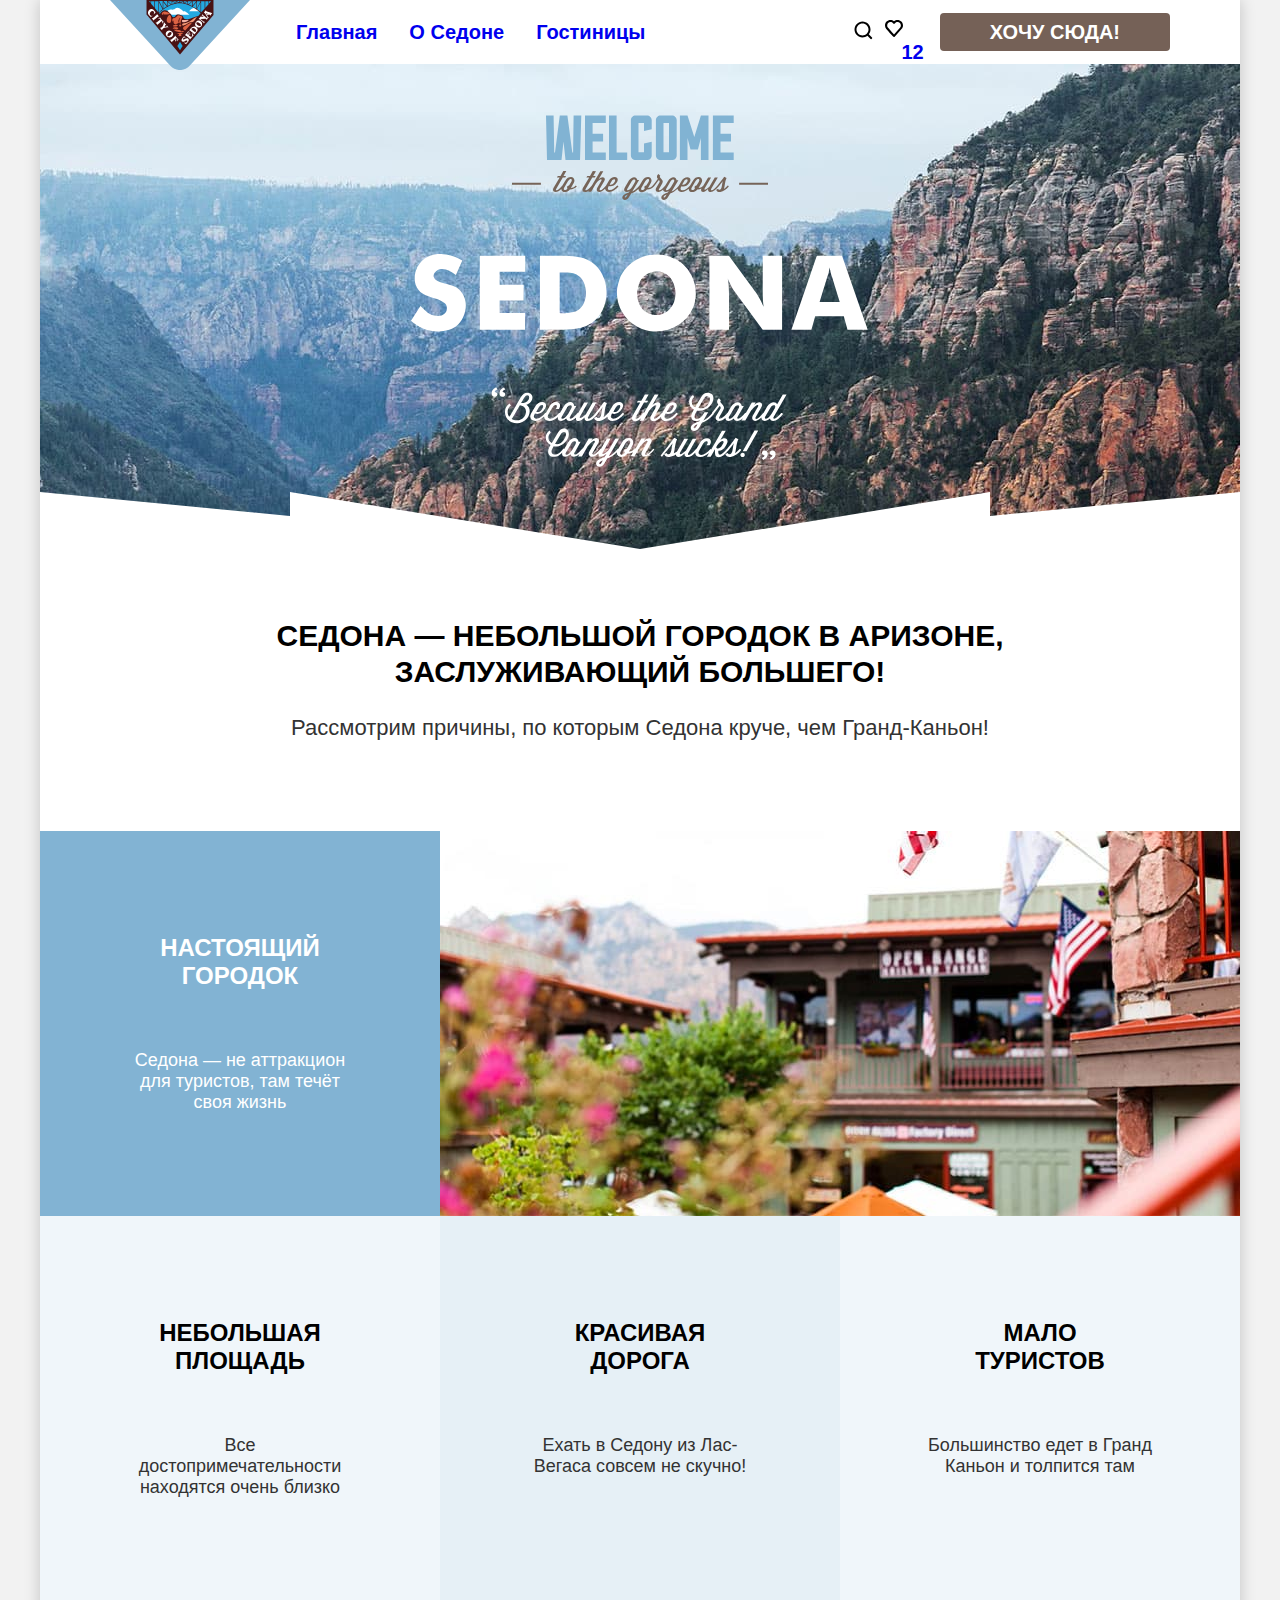
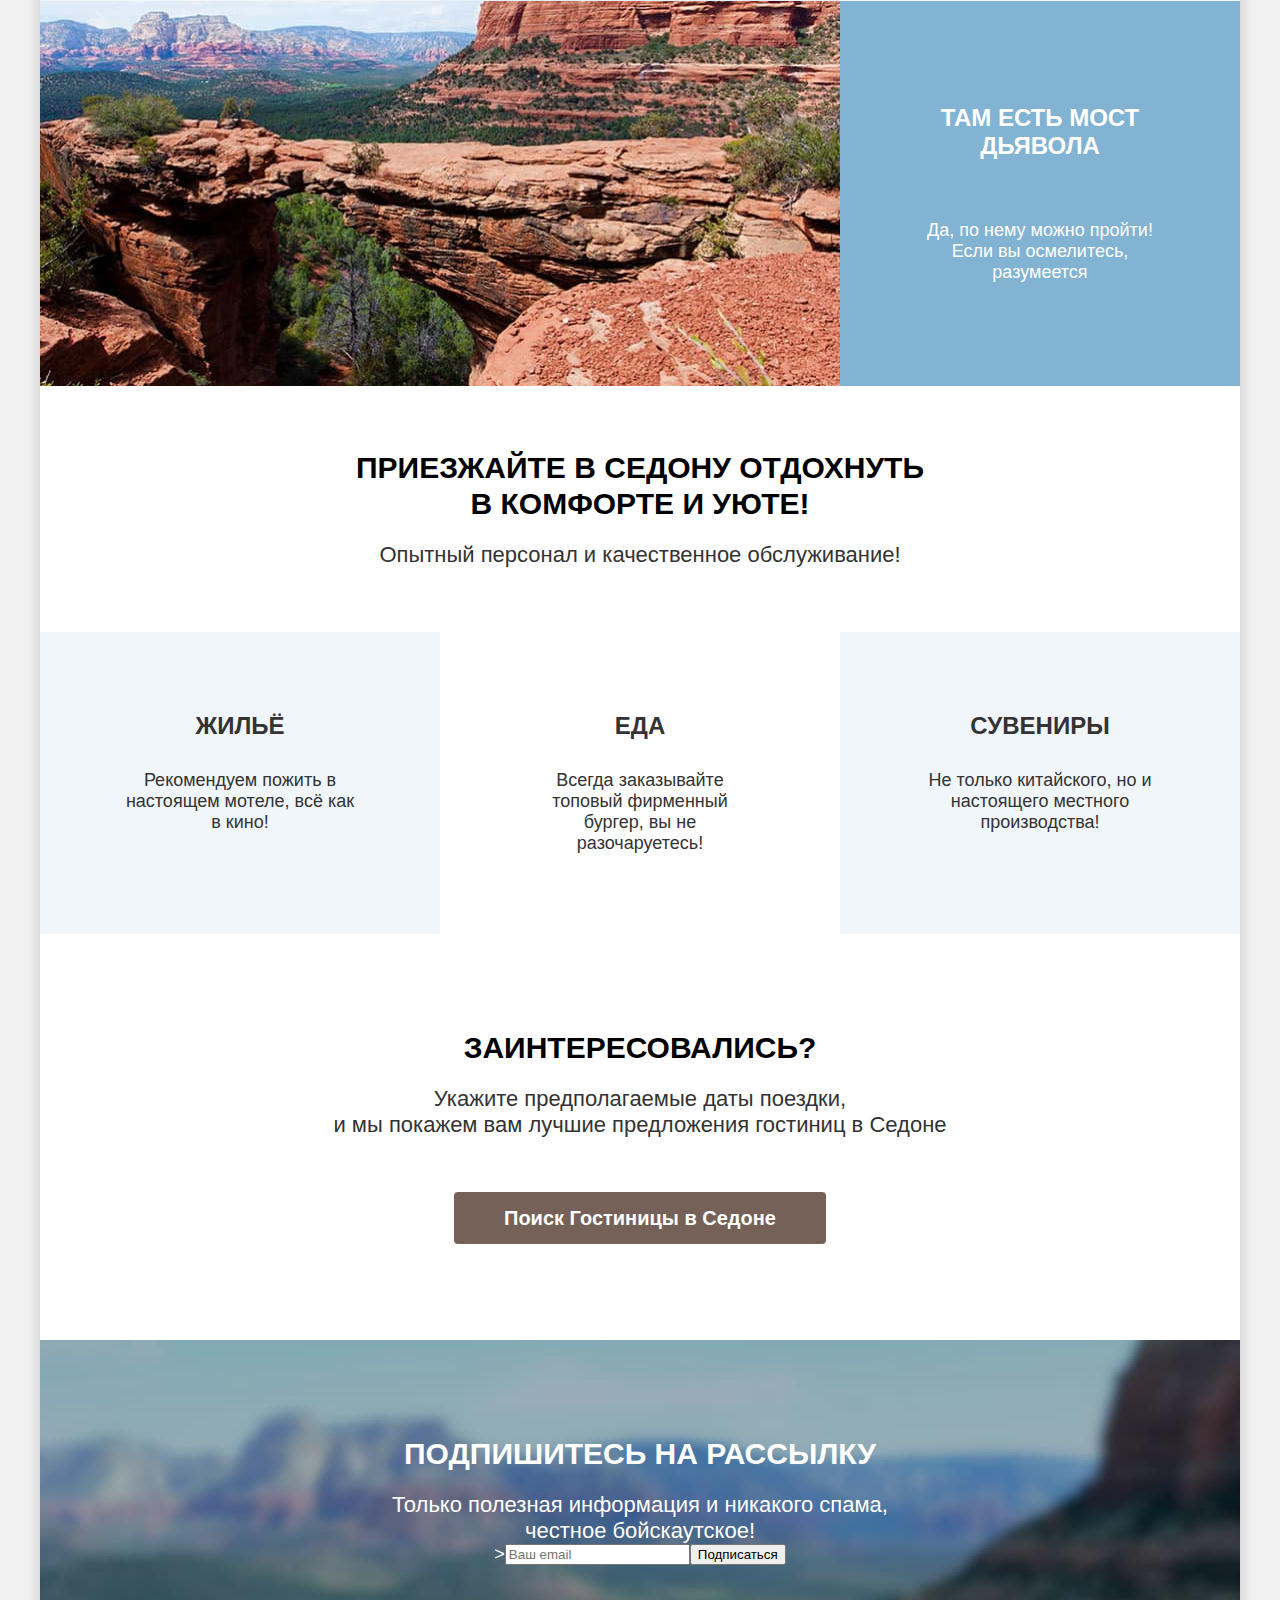
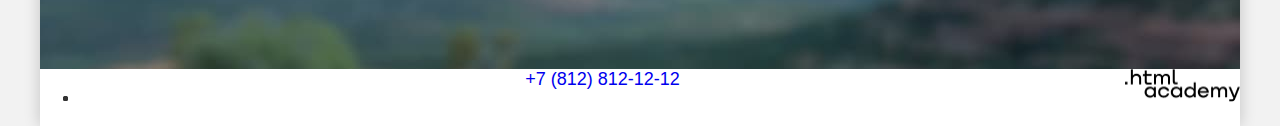
==== commit 6657fff1: "Делает Микросетки на флексах для всех страниц" ====
--- a/index.html
+++ b/index.html
@@ -11,7 +11,7 @@
     <div class="container main-container">
       <header class="page-header">
         <nav class="navigation">
-          <a class="navigation-link" href="index.html">
+          <a class="navigation-logo-link" href="index.html">
             <img class="page-header-logo" src="images/header/header-logo.svg" width="140" height="70"
               alt="Логотип Седона" />
           </a>
@@ -27,19 +27,19 @@
             </li>
           </ul>
           <ul class="navigation-list navigation-user">
-            <li class="navigation-item navigation-search">
-              <a class="navigation-link" href="#">
+            <li class="navigation-item">
+              <a class="navigation-link navigation-link-search" href="#">
                 <span class="visually-hidden">Поиск</span>
               </a>
             </li>
-            <li class="navigation-item navigation-like">
-              <a class="navigation-link" href="#">
+            <li class="navigation-item ">
+              <a class="navigation-link navigation-link-like" href="#">
                 <span class="visually-hidden">Понравивщиеся</span>
                 <span class="notification-badge">12</span>
               </a>
             </li>
             <li class="navigation-item navigation-botton">
-              <a class="navigation-link navigation-botton-link" href="#">Хочу сюда</a>
+              <a class="navigation-link navigation-botton-link" href="#">Хочу сюда!</a>
             </li>
           </ul>
         </nav>
--- a/styles/styles.css
+++ b/styles/styles.css
@@ -12,6 +12,23 @@
   font-weight: 700;
   src: url("../fonts/ptsans-700.woff2") format("woff2");
   font-display: swap;
+}
+
+.visually-hidden {
+  position: absolute;
+  width: 1px;
+  height: 1px;
+  margin: -1px;
+  border: 0;
+  padding: 0;
+  white-space: nowrap;
+  clip-path: inset(100%);
+  clip: rect(0 0 0 0);
+  overflow: hidden;
+}
+
+a {
+  text-decoration: none;
 }
 
 body {
@@ -36,6 +53,11 @@
   background-color: #ffffff;
 }
 
+.page-header {
+  padding: 0 70px;
+  margin: 0;
+}
+
 .navigation {
   font-size: 20px;
   line-height: 24px;
@@ -43,8 +65,54 @@
   color: #000000;
   width: inherit;
   display: flex;
-  justify-content: space-between;
-  padding: 0 70px;
+  max-height: 64px;
+  column-gap: 30px;
+
+}
+
+.navigation-list {
+  display: flex;
+  list-style-type: none;
+  flex-wrap: wrap;
+  padding: 0;
+  max-width: 450px;
+}
+
+.navigation-user {
+  display: flex;
+  max-width: 350px;
+  margin-left: auto;
+}
+
+.navigation-link {
+  padding: 20px 16px;
+}
+
+.navigation-link-search {
+  display: block;
+  background-image: url("../images/icon/icons_search.svg");
+  background-repeat: no-repeat;
+  margin: 0;
+}
+.navigation-link-like {
+  display: block;
+  background-image: url("../images/icon/icons_like.svg");
+  background-repeat: no-repeat;
+  margin: 0;
+}
+.navigation-botton-link {
+  background-color: #756157;
+  color: #ffffff;
+  border-radius: 4px;
+  min-width: 160px;
+  padding: 8px 50px;
+  text-transform: uppercase;
+}
+
+.page-header-logo {
+  position: relative;
+  margin: 0;
+  padding: 0;
 }
 
 .main-logo {
@@ -67,7 +135,8 @@
   flex-direction: column;
   justify-content: center;
   align-items: center;
-  padding: 69px 0;
+  padding: 69px 0 90px 0;
+  flex-wrap: wrap;
 }
 
 .advantages-slogan {
@@ -83,7 +152,7 @@
 .advantages-lead {
   font-size: 22px;
   line-height: 26px;
-  margin: 25px;
+  margin: 25px 0 0 0;
 }
 
 .advantages-list {
@@ -95,6 +164,10 @@
   list-style-type: none;
 }
 
+.advantages-item {
+  display: flex;
+}
+
 .advantages-item-block {
   grid-column: 1 / -1;
   display: flex;
@@ -122,6 +195,10 @@
   text-transform: uppercase;
   margin: 0 0 60px 0;
 }
+.advantages-title::before {
+  content: " ";
+  border-bottom: 2px solid rgba(0, 0, 0, 0.3);
+}
 
 .advantages-title-dark {
   color: #000000;
@@ -129,6 +206,7 @@
 
 .advantages-description {
   margin: 0;
+
 }
 
 .service-container {
@@ -137,6 +215,7 @@
   justify-content: center;
   align-items: center;
   padding: 64px 0;
+  flex-wrap: wrap;
 }
 
 .service-slogan {
@@ -152,7 +231,7 @@
 .service-lead {
   font-size: 22px;
   line-height: 26px;
-  margin: 20px;
+  margin: 20px 0 0 0;
 }
 
 .service-list {
@@ -183,6 +262,8 @@
 
 .service-description {
   margin: 0;
+  display: flex;
+  text-align: center;
 }
 
 .search {
@@ -207,7 +288,7 @@
 .search-lead {
   font-size: 22px;
   line-height: 26px;
-  margin: 0;
+  margin: 0 0 54px 0;
   text-align: center;
 }
 
@@ -218,7 +299,9 @@
   color: #ffffff;
   text-align: center;
   background-color: #756157;
-  margin: 54px 0 0 0;
+  margin: 0;
+  padding: 8px 50px;
+  border-radius: 4px;
 }
 
 .subscribe {
@@ -235,10 +318,6 @@
   padding: 96px 258px 104px 258px;
 }
 
-.subscribe-fon {
-  margin: 0;
-}
-
 .subscribe-slogan {
   font-size: 30px;
   font-weight: 700;
@@ -270,10 +349,23 @@
   justify-content: space-between;
 }
 
+.feedback {
+  display: flex;
+  justify-content: space-between;
+}
+
 .catalog-fon {
   background-image: url("../images/catalog-hotel/catalog-fon.jpeg");
   color: #ffffff;
   padding: 35px 70px 70px 70px;
+}
+
+.breadcrumbs {
+  display: flex;
+}
+
+.catalog-form {
+  display: flex;
 }
 
 .catalog-filter-group {
@@ -298,23 +390,140 @@
 }
 
 .catalog-hotel {
-  text-align: center;
   margin: 0;
   display: grid;
-  grid-template-columns: repeat(3, 400px);
-  padding: 0;
+  padding: 50px 70px 60px 70px;
   list-style-type: none;
 }
 
+.catalog-list-filter {
+  display: flex;
+  justify-content: space-between;
+}
+
 .hotel-list {
-  text-align: center;
-  margin: 0;
   display: grid;
-  grid-template-columns: repeat(3, 400px);
-  padding: 0;
+  grid-template-columns: repeat(3, 340px);
   list-style-type: none;
+  gap: 20px;
+  padding: 0;
+  margin: 40px 0 80px 0;
+
+}
+
+.hotel-item {
+  display: grid;
+  grid-template-columns: repeat(2, 150px);
+  box-shadow: 0 0 0 1px rgb(230, 230, 230);
+  border-radius: 4px;
+  padding: 20px;
+}
+
+.hotel-item-link {
+  grid-column: span 2;
+
+}
+
+.hotel-item-name-link {
+  grid-column: span 2;
+  margin: 0;
+  margin-right: auto;
+}
+
+.hotel-item-name {
+  margin: 16px 0;
+}
+
+.hotel-item-type {
+  margin: 0 0 16px 0;
+  margin-right: auto;
+}
+
+.hotel-item-price {
+  margin: 0 0 16px 0;
+  margin-left: auto;
+}
+
+hotel-item-link-details {
+  margin: 0 10px 16px 0;
+  margin-right: auto;
+  background-color: #756157;
+  padding: 8px 26px;
+  border-radius: 4px;
+  color: #ffffff;
+  text-transform: uppercase;
+  font-weight: 700;
+  font-size: 16px;
+  line-height: 20px;
+}
+hotel-item-button-favorites {
+  margin: 0 0 16px 10px;
+  margin-right: 0;
+  background-color: #82b3d3;
+  padding: 8px 20px;
+  border-radius: 4px;
+  color: #ffffff;
+  text-transform: uppercase;
+  font-weight: 700;
+  font-size: 16px;
+  line-height: 20px;
+  border: 0;
+}
+
+.hotel-item-stars-rating {
+  margin: 0 0 16px 0;
+  margin-right: auto;
+}
+item-like {
+  background-color: #7db54f;
+}
+.hotel-item-rating {
+  margin: 0;
+  margin-left: auto;
+}
+
+.catalog-hotel-header {
+  display: flex;
+}
+
+.view-buttons {
+  display: flex;
 }
 
 .pagination {
-  grid-column: 1 / -1;
-}
+  display: flex;
+  flex-wrap: wrap;
+  gap: 8px;
+  margin-top: 40px;
+  padding: 0;
+  font-weight: 700;
+  font-size: 20px;
+  line-height: 36px;
+  list-style-type: none;
+  width: 360px;
+}
+
+.pagination-item {
+  margin: 0;
+  padding: 0;
+}
+
+.pagination-item-link {
+  display: block;
+  color: #ffffff;
+  text-align: center;
+  background-color: #82bed3;
+  border-radius: 4px;
+  min-width: 60px;
+  padding: 12px 0;
+}
+
+.pagination-current {
+  color: #000000;
+  background-color: #f2f2f2;
+}
+
+.pagination-item-glass {
+  background-color: #ffffff;
+  color: #000000;
+}
